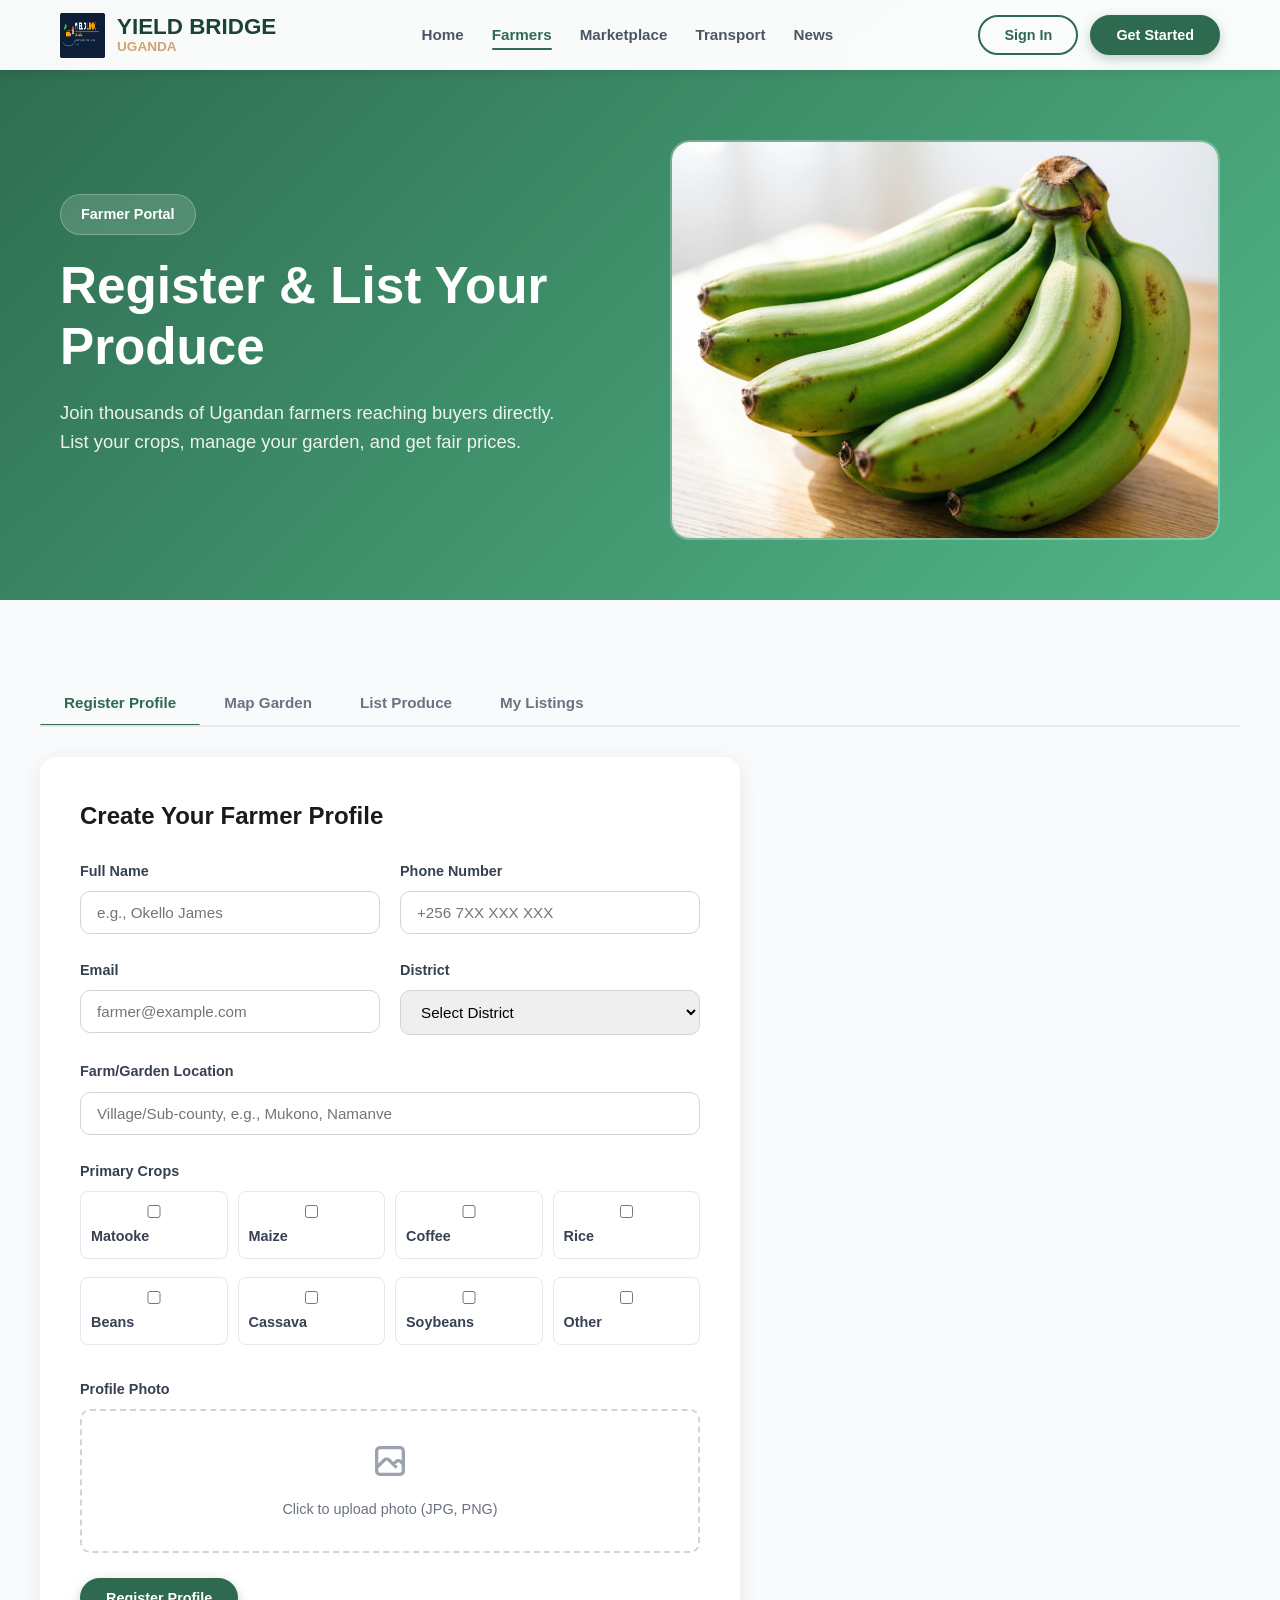
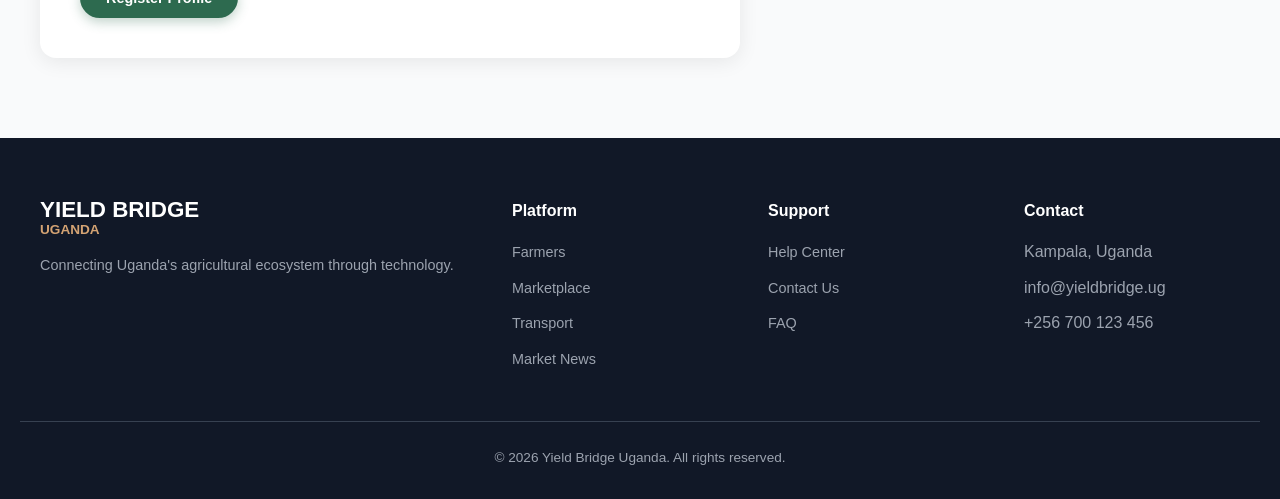
==== farmers.html @ ea0ef494 "Add files via upload" ====
<!DOCTYPE html>
<html lang="en">
<head>
  <meta charset="UTF-8" />
  <meta name="viewport" content="width=device-width, initial-scale=1.0" />
  <title>Farmers | Yield Bridge Uganda</title>
  <link rel="stylesheet" href="assets/css/style.css" />
</head>
<body>

  <!-- Navigation -->
  <nav class="navbar">
    <div class="nav-container">
      <a href="index.html" class="logo">
        <img src="assets/images/logo.png" alt="Yield Bridge Uganda" class="logo-icon" onerror="this.style.display='none'">
        <div class="logo-text">
          YIELD BRIDGE
          <span>UGANDA</span>
        </div>
      </a>
      <ul class="nav-links">
        <li><a href="index.html">Home</a></li>
        <li><a href="farmers.html" class="active">Farmers</a></li>
        <li><a href="marketplace.html">Marketplace</a></li>
        <li><a href="transporters.html">Transport</a></li>
        <li><a href="news.html">News</a></li>
      </ul>
      <div class="nav-actions">
        <button class="btn btn-outline">Sign In</button>
        <button class="btn btn-primary">Get Started</button>
      </div>
      <button class="mobile-menu-btn" onclick="document.getElementById('mobileMenu').classList.toggle('active')">
        <svg width="24" height="24" fill="none" stroke="#2d6a4f" viewBox="0 0 24 24">
          <path stroke-width="2" d="M4 6h16M4 12h16M4 18h16"/>
        </svg>
      </button>
    </div>
  </nav>

  <div class="mobile-menu" id="mobileMenu">
    <a href="index.html">Home</a>
    <a href="farmers.html" class="active">Farmers</a>
    <a href="marketplace.html">Marketplace</a>
    <a href="transporters.html">Transport</a>
    <a href="news.html">News</a>
  </div>

  <!-- Hero -->
  <section class="page-hero hero-farmers">
    <div class="hero-container">
      <div class="hero-text">
        <span class="badge">Farmer Portal</span>
        <h1>Register & List Your Produce</h1>
        <p>Join thousands of Ugandan farmers reaching buyers directly. List your crops, manage your garden, and get fair prices.</p>
      </div>
      <div class="hero-image-box">
        <img src="assets/images/matooke.jpg" alt="Fresh produce" onerror="this.parentElement.innerHTML='<div style=\'text-align:center;color:white;\'>🌿<br>matooke.jpg</div>'">
      </div>
    </div>
  </section>

  <!-- Main Content -->
  <main class="section">
    <div class="section-container">
      <!-- Tabs -->
      <div class="tabs">
        <button class="tab-btn active" data-tab="register">Register Profile</button>
        <button class="tab-btn" data-tab="garden">Map Garden</button>
        <button class="tab-btn" data-tab="listing">List Produce</button>
        <button class="tab-btn" data-tab="my-listings">My Listings</button>
      </div>

      <!-- Tab: Register -->
      <div class="tab-content active" id="tab-register">
        <div class="form-card">
          <h2>Create Your Farmer Profile</h2>
          <form id="farmerForm">
            <div class="form-grid">
              <div class="form-group">
                <label>Full Name</label>
                <input type="text" placeholder="e.g., Okello James" required>
              </div>
              <div class="form-group">
                <label>Phone Number</label>
                <input type="tel" placeholder="+256 7XX XXX XXX" required>
              </div>
              <div class="form-group">
                <label>Email</label>
                <input type="email" placeholder="farmer@example.com" required>
              </div>
              <div class="form-group">
                <label>District</label>
                <select required>
                  <option value="">Select District</option>
                  <option>Kampala</option>
                  <option>Wakiso</option>
                  <option>Mukono</option>
                  <option>Masaka</option>
                  <option>Mbarara</option>
                  <option>Jinja</option>
                  <option>Gulu</option>
                  <option>Lira</option>
                </select>
              </div>
              <div class="form-group full-width">
                <label>Farm/Garden Location</label>
                <input type="text" placeholder="Village/Sub-county, e.g., Mukono, Namanve">
              </div>
              <div class="form-group full-width">
                <label>Primary Crops</label>
                <div class="checkbox-grid">
                  <label class="checkbox-label"><input type="checkbox"> Matooke</label>
                  <label class="checkbox-label"><input type="checkbox"> Maize</label>
                  <label class="checkbox-label"><input type="checkbox"> Coffee</label>
                  <label class="checkbox-label"><input type="checkbox"> Rice</label>
                  <label class="checkbox-label"><input type="checkbox"> Beans</label>
                  <label class="checkbox-label"><input type="checkbox"> Cassava</label>
                  <label class="checkbox-label"><input type="checkbox"> Soybeans</label>
                  <label class="checkbox-label"><input type="checkbox"> Other</label>
                </div>
              </div>
              <div class="form-group full-width">
                <label>Profile Photo</label>
                <div class="upload-area" onclick="document.getElementById('farmerPhoto').click()">
                  <svg fill="none" stroke="currentColor" viewBox="0 0 24 24"><path stroke-width="2" d="M4 16l4.586-4.586a2 2 0 012.828 0L16 16m-2-2l1.586-1.586a2 2 0 012.828 0L20 14m-6-6h.01M6 20h12a2 2 0 002-2V6a2 2 0 00-2-2H6a2 2 0 00-2 2v12a2 2 0 002 2z"/></svg>
                  <p>Click to upload photo (JPG, PNG)</p>
                  <input type="file" id="farmerPhoto" style="display:none" accept="image/*">
                </div>
              </div>
            </div>
            <button type="submit" class="btn btn-primary" style="margin-top: 20px;">Register Profile</button>
          </form>
        </div>
      </div>

      <!-- Tab: Map Garden -->
      <div class="tab-content" id="tab-garden">
        <div style="background:white; border-radius:16px; padding:40px; box-shadow: 0 4px 20px rgba(0,0,0,0.08);">
          <h2 style="font-size:1.5rem; font-weight:700; margin-bottom:10px;">Map Your Garden Location</h2>
          <p style="color:#6b7280; margin-bottom:25px;">Use the map below to mark your farm location. Buyers use this to calculate transport costs.</p>
          <div style="display:grid; grid-template-columns: 2fr 1fr; gap:25px;">
            <div style="background:#f0fdf4; border-radius:12px; height:350px; display:flex; align-items:center; justify-content:center; border:2px dashed #2d6a4f;">
              <div style="text-align:center;">
                <svg width="50" height="50" fill="none" stroke="#2d6a4f" viewBox="0 0 24 24" style="margin:0 auto 10px;"><path stroke-width="2" d="M9 20l-5.447-2.724A1 1 0 013 16.382V5.618a1 1 0 011.447-.894L9 7m0 13l6-3m-6 3V7m6 10l4.553 2.276A1 1 0 0021 18.382V7.618a1 1 0 00-.553-.894L15 4m0 13V4m0 0L9 7"/></svg>
                <p style="color:#2d6a4f; font-weight:600;">Interactive Garden Map</p>
                <p style="color:#6b7280; font-size:0.85rem;">Add Google Maps integration here</p>
                <button class="btn btn-primary" style="margin-top:15px;">Pin My Location</button>
              </div>
            </div>
            <div style="display:flex; flex-direction:column; gap:15px;">
              <div style="padding:15px; background:#f0fdf4; border-radius:10px;">
                <h4 style="font-weight:600; color:#065f46; margin-bottom:8px;">Garden Details</h4>
                <p style="font-size:0.85rem; color:#6b7280;">District: <strong style="color:#1a1a1a;">Mukono</strong></p>
                <p style="font-size:0.85rem; color:#6b7280;">Village: <strong style="color:#1a1a1a;">Namanve</strong></p>
                <p style="font-size:0.85rem; color:#6b7280;">Size: <strong style="color:#1a1a1a;">5 Acres</strong></p>
              </div>
              <div style="padding:15px; background:#eff6ff; border-radius:10px;">
                <h4 style="font-weight:600; color:#1e40af; margin-bottom:8px;">Nearby Transporters</h4>
                <p style="font-size:0.85rem; color:#6b7280;">12 drivers within 10km radius</p>
              </div>
              <div style="padding:15px; background:#fefce8; border-radius:10px;">
                <h4 style="font-weight:600; color:#92400e; margin-bottom:8px;">Distance to Market</h4>
                <p style="font-size:0.85rem; color:#6b7280;">Kampala: ~25km</p>
              </div>
            </div>
          </div>
        </div>
      </div>

      <!-- Tab: List Produce -->
      <div class="tab-content" id="tab-listing">
        <div class="form-card">
          <h2>List Your Produce</h2>
          <form id="produceForm">
            <div class="form-grid">
              <div class="form-group">
                <label>Crop Type</label>
                <select required>
                  <option value="">Select Crop</option>
                  <option>Matooke (Banana)</option>
                  <option>Maize</option>
                  <option>Coffee (Robusta)</option>
                  <option>Coffee (Arabica)</option>
                  <option>Rice</option>
                  <option>Beans</option>
                  <option>Cassava</option>
                  <option>Soybeans</option>
                </select>
              </div>
              <div class="form-group">
                <label>Quantity (kg)</label>
                <input type="number" placeholder="e.g., 1000" required>
              </div>
              <div class="form-group">
                <label>Price per kg (UGX)</label>
                <input type="number" placeholder="e.g., 1500" required>
              </div>
              <div class="form-group">
                <label>Harvest Date</label>
                <input type="date" required>
              </div>
              <div class="form-group full-width">
                <label>Produce Photos</label>
                <div class="upload-area" onclick="document.getElementById('producePhotos').click()">
                  <svg fill="none" stroke="currentColor" viewBox="0 0 24 24"><path stroke-width="2" d="M4 16l4.586-4.586a2 2 0 012.828 0L16 16m-2-2l1.586-1.586a2 2 0 012.828 0L20 14m-6-6h.01M6 20h12a2 2 0 002-2V6a2 2 0 00-2-2H6a2 2 0 00-2 2v12a2 2 0 002 2z"/></svg>
                  <p>Upload photos of your produce (up to 5)</p>
                  <input type="file" id="producePhotos" style="display:none" accept="image/*" multiple>
                </div>
              </div>
              <div class="form-group full-width">
                <label>Quality Notes</label>
                <textarea rows="3" placeholder="Describe quality, organic certification, etc."></textarea>
              </div>
            </div>
            <div style="display:flex; gap:12px; margin-top:20px;">
              <button type="submit" class="btn btn-primary">List Produce</button>
              <button type="reset" class="btn" style="background:#e5e7eb; color:#374151;">Clear</button>
            </div>
          </form>
        </div>
      </div>

      <!-- Tab: My Listings -->
      <div class="tab-content" id="tab-my-listings">
        <div class="products-grid">
          <div class="product-card">
            <div class="product-image">
              <img src="assets/images/matooke.jpg" alt="Matooke" onerror="this.parentElement.style.background='#d1fae5'; this.parentElement.innerHTML='<p style=\'padding:60px 0;text-align:center;color:#065f46;\'>🍌</p>'">
              <span class="product-badge badge-green">Active</span>
              <span class="product-qty">2,000 kg</span>
            </div>
            <div class="product-info">
              <h4>Matooke (Premium)</h4>
              <p class="farmer">Harvested: June 15, 2026</p>
              <div class="product-price">UGX 1,500 <span>/kg</span></div>
              <div class="product-actions">
                <button class="btn btn-primary">Edit</button>
                <button class="btn" style="background:#fef2f2; color:#dc2626;">Delete</button>
              </div>
            </div>
          </div>
          <div class="product-card">
            <div class="product-image">
              <img src="assets/images/maize.jpg" alt="Maize" onerror="this.parentElement.style.background='#fef3c7'; this.parentElement.innerHTML='<p style=\'padding:60px 0;text-align:center;color:#92400e;\'>🌽</p>'">
              <span class="product-badge badge-green">Active</span>
              <span class="product-qty">5,000 kg</span>
            </div>
            <div class="product-info">
              <h4>Maize (Dried)</h4>
              <p class="farmer">Harvested: May 28, 2026</p>
              <div class="product-price">UGX 1,200 <span>/kg</span></div>
              <div class="product-actions">
                <button class="btn btn-primary">Edit</button>
                <button class="btn" style="background:#fef2f2; color:#dc2626;">Delete</button>
              </div>
            </div>
          </div>
        </div>
      </div>
    </div>
  </main>

  <footer class="footer">
    <div class="footer-container">
      <div class="footer-brand">
        <div class="logo-text">
          YIELD BRIDGE
          <span>UGANDA</span>
        </div>
        <p>Connecting Uganda's agricultural ecosystem through technology.</p>
      </div>
      <div class="footer-col">
        <h5>Platform</h5>
        <ul>
          <li><a href="farmers.html">Farmers</a></li>
          <li><a href="marketplace.html">Marketplace</a></li>
          <li><a href="transporters.html">Transport</a></li>
          <li><a href="news.html">Market News</a></li>
        </ul>
      </div>
      <div class="footer-col">
        <h5>Support</h5>
        <ul>
          <li><a href="#">Help Center</a></li>
          <li><a href="#">Contact Us</a></li>
          <li><a href="#">FAQ</a></li>
        </ul>
      </div>
      <div class="footer-col">
        <h5>Contact</h5>
        <ul>
          <li>Kampala, Uganda</li>
          <li>info@yieldbridge.ug</li>
          <li>+256 700 123 456</li>
        </ul>
      </div>
    </div>
    <div class="footer-bottom">
      <p>&copy; 2026 Yield Bridge Uganda. All rights reserved.</p>
    </div>
  </footer>

  <script src="assets/js/main.js"></script>
</body>
</html>
---- assets/css/style.css ----
*, *::before, *::after {
  box-sizing: border-box;
  margin: 0;
  padding: 0;
}

html {
  scroll-behavior: smooth;
}

body {
  font-family: 'Segoe UI', Tahoma, Geneva, Verdana, sans-serif;
  line-height: 1.6;
  color: #1a1a1a;
  background: #f9fafb;
}

img {
  max-width: 100%;
  display: block;
}

/* ===== NAVIGATION ===== */
.navbar {
  position: fixed;
  top: 0;
  left: 0;
  right: 0;
  background: rgba(255, 255, 255, 0.97);
  backdrop-filter: blur(10px);
  box-shadow: 0 2px 10px rgba(0, 0, 0, 0.1);
  z-index: 1000;
  height: 70px;
}

.nav-container {
  max-width: 1200px;
  margin: 0 auto;
  padding: 0 20px;
  display: flex;
  justify-content: space-between;
  align-items: center;
  height: 70px;
}

.logo {
  display: flex;
  align-items: center;
  gap: 12px;
  text-decoration: none;
}

.logo-icon {
  width: 45px;
  height: 45px;
}

.logo-text {
  font-size: 1.4rem;
  font-weight: 800;
  color: #1b4332;
  line-height: 1.1;
}

.logo-text span {
  color: #d4a373;
  font-size: 0.85rem;
  display: block;
  font-weight: 600;
}

.nav-links {
  display: flex;
  gap: 28px;
  list-style: none;
  align-items: center;
}

.nav-links a {
  text-decoration: none;
  color: #4b5563;
  font-weight: 600;
  font-size: 0.95rem;
  transition: color 0.3s;
  position: relative;
  padding: 5px 0;
}

.nav-links a:hover {
  color: #2d6a4f;
}

.nav-links a.active {
  color: #2d6a4f;
}

.nav-links a.active::after {
  content: '';
  position: absolute;
  bottom: -2px;
  left: 0;
  width: 100%;
  height: 2px;
  background: #2d6a4f;
  border-radius: 2px;
}

.nav-actions {
  display: flex;
  gap: 12px;
  align-items: center;
}

/* ===== BUTTONS ===== */
.btn {
  display: inline-flex;
  align-items: center;
  justify-content: center;
  padding: 10px 24px;
  border-radius: 50px;
  font-weight: 600;
  cursor: pointer;
  transition: all 0.3s;
  text-decoration: none;
  font-size: 0.9rem;
  border: 2px solid transparent;
}

.btn-outline {
  background: transparent;
  border-color: #2d6a4f;
  color: #2d6a4f;
}

.btn-outline:hover {
  background: #2d6a4f;
  color: white;
}

.btn-primary {
  background: #2d6a4f;
  color: white;
  border-color: #2d6a4f;
  box-shadow: 0 4px 12px rgba(45, 106, 79, 0.3);
}

.btn-primary:hover {
  background: #1b4332;
  border-color: #1b4332;
  transform: translateY(-2px);
  box-shadow: 0 6px 16px rgba(45, 106, 79, 0.4);
}

.btn-yellow {
  background: #e9c46a;
  color: #1b4332;
  border-color: #e9c46a;
}

.btn-yellow:hover {
  background: #f0d78c;
  border-color: #f0d78c;
}

.btn-white {
  background: rgba(255, 255, 255, 0.15);
  color: white;
  border: 2px solid rgba(255, 255, 255, 0.4);
  backdrop-filter: blur(5px);
}

.btn-white:hover {
  background: rgba(255, 255, 255, 0.25);
}

.btn-blue {
  background: #3b82f6;
  color: white;
  border-color: #3b82f6;
}

.btn-blue:hover {
  background: #2563eb;
  border-color: #2563eb;
}

/* ===== MOBILE MENU ===== */
.mobile-menu-btn {
  display: none;
  background: none;
  border: none;
  cursor: pointer;
  padding: 8px;
}

.mobile-menu {
  display: none;
  position: fixed;
  top: 70px;
  left: 0;
  right: 0;
  background: white;
  box-shadow: 0 10px 20px rgba(0, 0, 0, 0.1);
  z-index: 999;
  padding: 20px;
}

.mobile-menu.active {
  display: block;
}

.mobile-menu a {
  display: block;
  padding: 12px 0;
  text-decoration: none;
  color: #4b5563;
  font-weight: 600;
  border-bottom: 1px solid #f0f0f0;
}

.mobile-menu a.active {
  color: #2d6a4f;
}

/* ===== HERO SECTIONS ===== */
/* CRITICAL: This padding prevents content from hiding under fixed navbar */
.page-hero {
  padding-top: 140px;
  padding-bottom: 60px;
}

.hero-home {
  background: linear-gradient(135deg, #1b4332 0%, #2d6a4f 50%, #40916c 100%);
  position: relative;
  overflow: hidden;
  min-height: 90vh;
  display: flex;
  align-items: center;
}

.hero-home::before {
  content: '';
  position: absolute;
  top: -20%;
  right: -10%;
  width: 600px;
  height: 600px;
  background: rgba(233, 196, 106, 0.15);
  border-radius: 50%;
  filter: blur(60px);
}

.hero-home::after {
  content: '';
  position: absolute;
  bottom: -20%;
  left: -5%;
  width: 400px;
  height: 400px;
  background: rgba(64, 145, 108, 0.2);
  border-radius: 50%;
  filter: blur(40px);
}

.hero-farmers {
  background: linear-gradient(135deg, #2d6a4f 0%, #52b788 100%);
}

.hero-marketplace {
  background: linear-gradient(135deg, #d4a373 0%, #e9c46a 100%);
}

.hero-transporters {
  background: linear-gradient(135deg, #1e3a5f 0%, #3b82f6 100%);
}

.hero-news {
  background: linear-gradient(135deg, #2d6a4f 0%, #52b788 50%, #95d5b2 100%);
}

.hero-container {
  max-width: 1200px;
  margin: 0 auto;
  padding: 0 20px;
  display: grid;
  grid-template-columns: 1fr 1fr;
  gap: 60px;
  align-items: center;
  position: relative;
  z-index: 1;
}

.hero-text {
  color: white;
}

.hero-text .badge {
  display: inline-block;
  padding: 8px 20px;
  background: rgba(255, 255, 255, 0.15);
  border: 1px solid rgba(255, 255, 255, 0.25);
  border-radius: 50px;
  font-size: 0.9rem;
  font-weight: 600;
  margin-bottom: 20px;
}

.hero-text h1 {
  font-size: 3.2rem;
  font-weight: 800;
  line-height: 1.2;
  margin-bottom: 20px;
}

.hero-text h1 span {
  color: #e9c46a;
}

.hero-text p {
  font-size: 1.15rem;
  color: rgba(255, 255, 255, 0.9);
  margin-bottom: 30px;
  max-width: 500px;
}

.hero-buttons {
  display: flex;
  gap: 15px;
  flex-wrap: wrap;
}

.hero-stats {
  display: flex;
  gap: 40px;
  margin-top: 40px;
}

.stat-item h3 {
  font-size: 2rem;
  color: #e9c46a;
  font-weight: 800;
}

.stat-item p {
  color: rgba(255, 255, 255, 0.7);
  font-size: 0.9rem;
  margin-bottom: 0;
}

.hero-image-box {
  background: rgba(255, 255, 255, 0.1);
  border-radius: 20px;
  height: 400px;
  display: flex;
  align-items: center;
  justify-content: center;
  border: 2px solid rgba(255, 255, 255, 0.2);
  overflow: hidden;
}

.hero-image-box img {
  width: 100%;
  height: 100%;
  object-fit: cover;
}

/* ===== SECTIONS ===== */
.section {
  padding: 80px 20px;
}

.section-container {
  max-width: 1200px;
  margin: 0 auto;
}

.section-header {
  text-align: center;
  margin-bottom: 50px;
}

.section-header h2 {
  font-size: 2.3rem;
  font-weight: 800;
  color: #1a1a1a;
  margin-bottom: 15px;
}

.section-header p {
  font-size: 1.1rem;
  color: #6b7280;
  max-width: 600px;
  margin: 0 auto;
}

.section-alt {
  background: #f0fdf4;
}

/* ===== FEATURE CARDS ===== */
.features-grid {
  display: grid;
  grid-template-columns: repeat(3, 1fr);
  gap: 30px;
}

.feature-card {
  background: white;
  border-radius: 16px;
  padding: 35px;
  box-shadow: 0 4px 20px rgba(0, 0, 0, 0.08);
  transition: all 0.3s;
  border: 1px solid #f0f0f0;
}

.feature-card:hover {
  transform: translateY(-8px);
  box-shadow: 0 12px 40px rgba(0, 0, 0, 0.12);
}

.feature-icon {
  width: 60px;
  height: 60px;
  border-radius: 12px;
  display: flex;
  align-items: center;
  justify-content: center;
  margin-bottom: 20px;
}

.feature-icon.green { background: #d1fae5; }
.feature-icon.yellow { background: #fef3c7; }
.feature-icon.blue { background: #dbeafe; }

.feature-card h3 {
  font-size: 1.25rem;
  font-weight: 700;
  margin-bottom: 12px;
}

.feature-card p {
  color: #6b7280;
  font-size: 0.95rem;
  margin-bottom: 20px;
  line-height: 1.7;
}

.feature-link {
  color: #2d6a4f;
  font-weight: 600;
  text-decoration: none;
  display: inline-flex;
  align-items: center;
  gap: 5px;
}

.feature-link:hover {
  gap: 10px;
}

/* ===== STEPS ===== */
.steps-grid {
  display: grid;
  grid-template-columns: repeat(4, 1fr);
  gap: 30px;
}

.step-item {
  text-align: center;
}

.step-number {
  width: 60px;
  height: 60px;
  background: #2d6a4f;
  color: white;
  border-radius: 50%;
  display: flex;
  align-items: center;
  justify-content: center;
  font-size: 1.5rem;
  font-weight: 800;
  margin: 0 auto 15px;
}

.step-item h4 {
  font-size: 1.1rem;
  font-weight: 700;
  margin-bottom: 8px;
}

.step-item p {
  color: #6b7280;
  font-size: 0.9rem;
}

/* ===== CTA SECTION ===== */
.cta-section {
  padding: 80px 20px;
}

.cta-box {
  max-width: 1000px;
  margin: 0 auto;
  background: linear-gradient(135deg, #1b4332, #2d6a4f);
  border-radius: 24px;
  padding: 60px;
  text-align: center;
  position: relative;
  overflow: hidden;
}

.cta-box::before {
  content: '';
  position: absolute;
  top: -50px;
  right: -50px;
  width: 200px;
  height: 200px;
  background: rgba(233, 196, 106, 0.2);
  border-radius: 50%;
}

.cta-box h2 {
  font-size: 2.2rem;
  color: white;
  font-weight: 800;
  margin-bottom: 15px;
  position: relative;
}

.cta-box p {
  color: #d1fae5;
  font-size: 1.1rem;
  margin-bottom: 30px;
  max-width: 600px;
  margin-left: auto;
  margin-right: auto;
  position: relative;
}

.cta-buttons {
  display: flex;
  gap: 15px;
  justify-content: center;
  flex-wrap: wrap;
  position: relative;
}

/* ===== TABS ===== */
.tabs {
  display: flex;
  border-bottom: 2px solid #e5e7eb;
  margin-bottom: 30px;
  overflow-x: auto;
}

.tab-btn {
  padding: 14px 24px;
  background: none;
  border: none;
  font-size: 0.95rem;
  font-weight: 600;
  color: #6b7280;
  cursor: pointer;
  transition: all 0.3s;
  white-space: nowrap;
  position: relative;
}

.tab-btn:hover {
  color: #2d6a4f;
}

.tab-btn.active {
  color: #2d6a4f;
}

.tab-btn.active::after {
  content: '';
  position: absolute;
  bottom: -2px;
  left: 0;
  width: 100%;
  height: 3px;
  background: #2d6a4f;
  border-radius: 2px;
}

.tab-btn.active-blue {
  color: #3b82f6;
}

.tab-btn.active-blue::after {
  background: #3b82f6;
}

.tab-content {
  display: none;
}

.tab-content.active {
  display: block;
}

/* ===== FORMS ===== */
.form-card {
  background: white;
  border-radius: 16px;
  padding: 40px;
  box-shadow: 0 4px 20px rgba(0, 0, 0, 0.08);
  max-width: 700px;
}

.form-card h2 {
  font-size: 1.5rem;
  font-weight: 700;
  margin-bottom: 25px;
  color: #1a1a1a;
}

.form-grid {
  display: grid;
  grid-template-columns: repeat(2, 1fr);
  gap: 20px;
}

.form-group {
  margin-bottom: 5px;
}

.form-group.full-width {
  grid-column: 1 / -1;
}

.form-group label {
  display: block;
  font-size: 0.9rem;
  font-weight: 600;
  color: #374151;
  margin-bottom: 8px;
}

.form-group input,
.form-group select,
.form-group textarea {
  width: 100%;
  padding: 12px 16px;
  border: 1px solid #d1d5db;
  border-radius: 10px;
  font-size: 0.95rem;
  transition: border-color 0.3s, box-shadow 0.3s;
  outline: none;
}

.form-group input:focus,
.form-group select:focus,
.form-group textarea:focus {
  border-color: #2d6a4f;
  box-shadow: 0 0 0 3px rgba(45, 106, 79, 0.15);
}

.upload-area {
  border: 2px dashed #d1d5db;
  border-radius: 10px;
  padding: 30px;
  text-align: center;
  cursor: pointer;
  transition: border-color 0.3s;
}

.upload-area:hover {
  border-color: #2d6a4f;
}

.upload-area svg {
  width: 40px;
  height: 40px;
  margin: 0 auto 10px;
  color: #9ca3af;
}

.upload-area p {
  color: #6b7280;
  font-size: 0.9rem;
}

/* ===== PRODUCT CARDS ===== */
.products-grid {
  display: grid;
  grid-template-columns: repeat(3, 1fr);
  gap: 24px;
}

.product-card {
  background: white;
  border-radius: 16px;
  overflow: hidden;
  box-shadow: 0 4px 15px rgba(0, 0, 0, 0.08);
  transition: all 0.3s;
}

.product-card:hover {
  transform: translateY(-6px);
  box-shadow: 0 12px 30px rgba(0, 0, 0, 0.12);
}

.product-image {
  height: 200px;
  background: #e5e7eb;
  position: relative;
  overflow: hidden;
}

.product-image img {
  width: 100%;
  height: 100%;
  object-fit: cover;
}

.product-badge {
  position: absolute;
  top: 12px;
  left: 12px;
  padding: 4px 12px;
  border-radius: 20px;
  font-size: 0.75rem;
  font-weight: 700;
  color: white;
}

.badge-green { background: #2d6a4f; }
.badge-yellow { background: #e9c46a; color: #1a1a1a; }
.badge-purple { background: #7c3aed; }

.product-qty {
  position: absolute;
  top: 12px;
  right: 12px;
  padding: 4px 12px;
  background: rgba(255, 255, 255, 0.9);
  border-radius: 20px;
  font-size: 0.75rem;
  font-weight: 700;
}

.product-info {
  padding: 20px;
}

.product-info h4 {
  font-size: 1.1rem;
  font-weight: 700;
  margin-bottom: 4px;
}

.product-info .farmer {
  color: #6b7280;
  font-size: 0.85rem;
  margin-bottom: 10px;
}

.product-rating {
  display: flex;
  align-items: center;
  gap: 5px;
  margin-bottom: 12px;
  font-size: 0.85rem;
  color: #6b7280;
}

.product-rating .star {
  color: #e9c46a;
}

.product-price {
  font-size: 1.5rem;
  font-weight: 800;
  color: #2d6a4f;
  margin-bottom: 15px;
}

.product-price span {
  font-size: 0.85rem;
  font-weight: 400;
  color: #6b7280;
}

.product-actions {
  display: flex;
  gap: 10px;
}

.product-actions .btn {
  flex: 1;
  padding: 10px 16px;
  font-size: 0.85rem;
}

/* ===== DELIVERY REQUESTS ===== */
.request-card {
  background: white;
  border-radius: 12px;
  padding: 25px;
  box-shadow: 0 2px 12px rgba(0, 0, 0, 0.06);
  border-left: 4px solid #3b82f6;
  margin-bottom: 20px;
  transition: all 0.3s;
}

.request-card:hover {
  box-shadow: 0 8px 25px rgba(0, 0, 0, 0.1);
}

.request-header {
  display: flex;
  align-items: center;
  gap: 12px;
  margin-bottom: 12px;
  flex-wrap: wrap;
}

.request-badge {
  padding: 4px 12px;
  border-radius: 20px;
  font-size: 0.75rem;
  font-weight: 700;
}

.badge-new { background: #dbeafe; color: #1e40af; }
.badge-urgent { background: #fef2f2; color: #dc2626; }
.badge-bulk { background: #ede9fe; color: #7c3aed; }

.request-time {
  color: #6b7280;
  font-size: 0.85rem;
}

.request-card h4 {
  font-size: 1.15rem;
  font-weight: 700;
  margin-bottom: 15px;
}

.request-details {
  display: flex;
  gap: 25px;
  flex-wrap: wrap;
  margin-bottom: 15px;
}

.request-detail {
  display: flex;
  align-items: center;
  gap: 8px;
  font-size: 0.9rem;
  color: #6b7280;
}

.request-detail strong {
  color: #1a1a1a;
}

.request-meta {
  display: flex;
  gap: 15px;
  font-size: 0.85rem;
  color: #6b7280;
  margin-bottom: 15px;
}

.request-meta .price {
  color: #2d6a4f;
  font-weight: 700;
}

.request-actions {
  display: flex;
  gap: 10px;
}

/* ===== DASHBOARD STATS ===== */
.stats-grid {
  display: grid;
  grid-template-columns: repeat(4, 1fr);
  gap: 20px;
  margin-bottom: 30px;
}

.stat-card {
  background: white;
  border-radius: 12px;
  padding: 25px;
  box-shadow: 0 2px 10px rgba(0, 0, 0, 0.06);
}

.stat-card .label {
  font-size: 0.85rem;
  color: #6b7280;
  margin-bottom: 5px;
}

.stat-card .value {
  font-size: 1.8rem;
  font-weight: 800;
}

.text-blue { color: #3b82f6; }
.text-yellow { color: #e9c46a; }
.text-green { color: #2d6a4f; }
.text-dark { color: #1a1a1a; }

/* ===== PRICE TABLE ===== */
.price-table {
  background: white;
  border-radius: 16px;
  overflow: hidden;
  box-shadow: 0 4px 15px rgba(0, 0, 0, 0.08);
  margin-bottom: 40px;
}

.price-table table {
  width: 100%;
  border-collapse: collapse;
}

.price-table th {
  background: #f9fafb;
  padding: 16px 20px;
  text-align: left;
  font-size: 0.8rem;
  font-weight: 700;
  color: #6b7280;
  text-transform: uppercase;
  letter-spacing: 0.05em;
}

.price-table td {
  padding: 16px 20px;
  border-top: 1px solid #f0f0f0;
  font-size: 0.95rem;
}

.price-table tbody tr:hover {
  background: #f9fafb;
}

.price-up { color: #10b981; font-weight: 600; }
.price-down { color: #ef4444; font-weight: 600; }
.price-neutral { color: #6b7280; }

/* ===== NEWS CARDS ===== */
.news-grid {
  display: grid;
  grid-template-columns: repeat(3, 1fr);
  gap: 24px;
}

.news-card {
  background: white;
  border-radius: 16px;
  overflow: hidden;
  box-shadow: 0 4px 15px rgba(0, 0, 0, 0.08);
  transition: all 0.3s;
}

.news-card:hover {
  transform: translateY(-6px);
  box-shadow: 0 12px 30px rgba(0, 0, 0, 0.12);
}

.news-image {
  height: 180px;
  background: #e5e7eb;
  overflow: hidden;
}

.news-image img {
  width: 100%;
  height: 100%;
  object-fit: cover;
}

.news-content {
  padding: 20px;
}

.news-tag {
  font-size: 0.75rem;
  font-weight: 700;
  text-transform: uppercase;
  letter-spacing: 0.05em;
  margin-bottom: 8px;
}

.tag-export { color: #2d6a4f; }
.tag-weather { color: #3b82f6; }
.tag-trade { color: #d4a373; }

.news-content h3 {
  font-size: 1.1rem;
  font-weight: 700;
  margin-bottom: 10px;
  line-height: 1.4;
}

.news-content p {
  color: #6b7280;
  font-size: 0.9rem;
  margin-bottom: 15px;
  line-height: 1.6;
}

.news-footer {
  display: flex;
  justify-content: space-between;
  align-items: center;
  font-size: 0.85rem;
}

.news-date {
  color: #6b7280;
}

.news-link {
  color: #2d6a4f;
  font-weight: 600;
  text-decoration: none;
}

.news-link:hover {
  text-decoration: underline;
}

/* ===== SEARCH BAR ===== */
.search-bar {
  background: white;
  border-radius: 16px;
  padding: 20px;
  box-shadow: 0 4px 15px rgba(0, 0, 0, 0.08);
  margin-bottom: 30px;
}

.search-row {
  display: flex;
  gap: 15px;
  flex-wrap: wrap;
}

.search-input-wrapper {
  flex: 1;
  min-width: 200px;
  position: relative;
}

.search-input-wrapper svg {
  position: absolute;
  left: 14px;
  top: 50%;
  transform: translateY(-50%);
  width: 18px;
  height: 18px;
  color: #9ca3af;
}

.search-input-wrapper input {
  width: 100%;
  padding: 12px 16px 12px 42px;
  border: 1px solid #d1d5db;
  border-radius: 10px;
  font-size: 0.95rem;
  outline: none;
  transition: border-color 0.3s;
}

.search-input-wrapper input:focus {
  border-color: #2d6a4f;
}

.search-select {
  padding: 12px 16px;
  border: 1px solid #d1d5db;
  border-radius: 10px;
  font-size: 0.95rem;
  outline: none;
  background: white;
  min-width: 150px;
}

/* ===== FOOTER ===== */
.footer {
  background: #111827;
  color: #9ca3af;
  padding: 60px 20px 30px;
}

.footer-container {
  max-width: 1200px;
  margin: 0 auto;
  display: grid;
  grid-template-columns: 2fr 1fr 1fr 1fr;
  gap: 40px;
  margin-bottom: 40px;
}

.footer-brand .logo-text {
  color: white;
  margin-bottom: 15px;
}

.footer-brand p {
  font-size: 0.9rem;
  line-height: 1.7;
}

.footer-col h5 {
  color: white;
  font-weight: 700;
  margin-bottom: 15px;
  font-size: 1rem;
}

.footer-col ul {
  list-style: none;
}

.footer-col li {
  margin-bottom: 10px;
}

.footer-col a {
  color: #9ca3af;
  text-decoration: none;
  font-size: 0.9rem;
  transition: color 0.3s;
}

.footer-col a:hover {
  color: white;
}

.footer-bottom {
  border-top: 1px solid #374151;
  padding-top: 25px;
  text-align: center;
  font-size: 0.85rem;
}

/* ===== MODAL ===== */
.modal-overlay {
  display: none;
  position: fixed;
  top: 0;
  left: 0;
  right: 0;
  bottom: 0;
  background: rgba(0, 0, 0, 0.5);
  z-index: 2000;
  align-items: center;
  justify-content: center;
  padding: 20px;
}

.modal-overlay.active {
  display: flex;
}

.modal {
  background: white;
  border-radius: 20px;
  padding: 35px;
  max-width: 500px;
  width: 100%;
  max-height: 90vh;
  overflow-y: auto;
  box-shadow: 0 25px 50px rgba(0, 0, 0, 0.2);
}

.modal-header {
  display: flex;
  justify-content: space-between;
  align-items: center;
  margin-bottom: 25px;
}

.modal-header h3 {
  font-size: 1.5rem;
  font-weight: 700;
}

.modal-close {
  background: none;
  border: none;
  cursor: pointer;
  padding: 5px;
  color: #9ca3af;
  transition: color 0.3s;
}

.modal-close:hover {
  color: #1a1a1a;
}

.modal-info {
  background: #f9fafb;
  border-radius: 10px;
  padding: 15px;
  margin-bottom: 20px;
}

.modal-info p {
  font-size: 0.9rem;
  color: #6b7280;
  margin-bottom: 5px;
}

.modal-info p:last-child {
  margin-bottom: 0;
}

.modal-info strong {
  color: #1a1a1a;
}

/* ===== CHECKBOX GRID ===== */
.checkbox-grid {
  display: grid;
  grid-template-columns: repeat(4, 1fr);
  gap: 10px;
}

.checkbox-label {
  display: flex;
  align-items: center;
  gap: 8px;
  padding: 10px;
  border: 1px solid #e5e7eb;
  border-radius: 8px;
  cursor: pointer;
  transition: all 0.2s;
  font-size: 0.9rem;
}

.checkbox-label:hover {
  background: #f0fdf4;
  border-color: #2d6a4f;
}

.checkbox-label input {
  accent-color: #2d6a4f;
}

/* ===== RESPONSIVE ===== */
@media (max-width: 1024px) {
  .hero-container {
    grid-template-columns: 1fr;
    text-align: center;
  }
  .hero-text p {
    margin-left: auto;
    margin-right: auto;
  }
  .hero-buttons {
    justify-content: center;
  }
  .hero-stats {
    justify-content: center;
  }
  .hero-image-box {
    display: none;
  }
  .features-grid,
  .products-grid,
  .news-grid {
    grid-template-columns: repeat(2, 1fr);
  }
  .steps-grid {
    grid-template-columns: repeat(2, 1fr);
  }
  .stats-grid {
    grid-template-columns: repeat(2, 1fr);
  }
  .footer-container {
    grid-template-columns: repeat(2, 1fr);
  }
}

@media (max-width: 768px) {
  .nav-links,
  .nav-actions {
    display: none;
  }
  .mobile-menu-btn {
    display: block;
  }
  .hero-text h1 {
    font-size: 2.2rem;
  }
  .page-hero {
    padding-top: 110px;
    padding-bottom: 40px;
  }
  .hero-home {
    min-height: auto;
    padding-top: 140px;
    padding-bottom: 60px;
  }
  .features-grid,
  .products-grid,
  .news-grid,
  .steps-grid,
  .stats-grid {
    grid-template-columns: 1fr;
  }
  .form-grid {
    grid-template-columns: 1fr;
  }
  .checkbox-grid {
    grid-template-columns: repeat(2, 1fr);
  }
  .section-header h2 {
    font-size: 1.8rem;
  }
  .cta-box {
    padding: 40px 25px;
  }
  .cta-box h2 {
    font-size: 1.6rem;
  }
  .footer-container {
    grid-template-columns: 1fr;
    text-align: center;
  }
  .request-details {
    flex-direction: column;
    gap: 10px;
  }
  .price-table {
    overflow-x: auto;
  }
}

/* ===== ANIMATIONS ===== */
@keyframes fadeIn {
  from { opacity: 0; transform: translateY(20px); }
  to { opacity: 1; transform: translateY(0); }
}

.fade-in {
  animation: fadeIn 0.6s ease forwards;
}
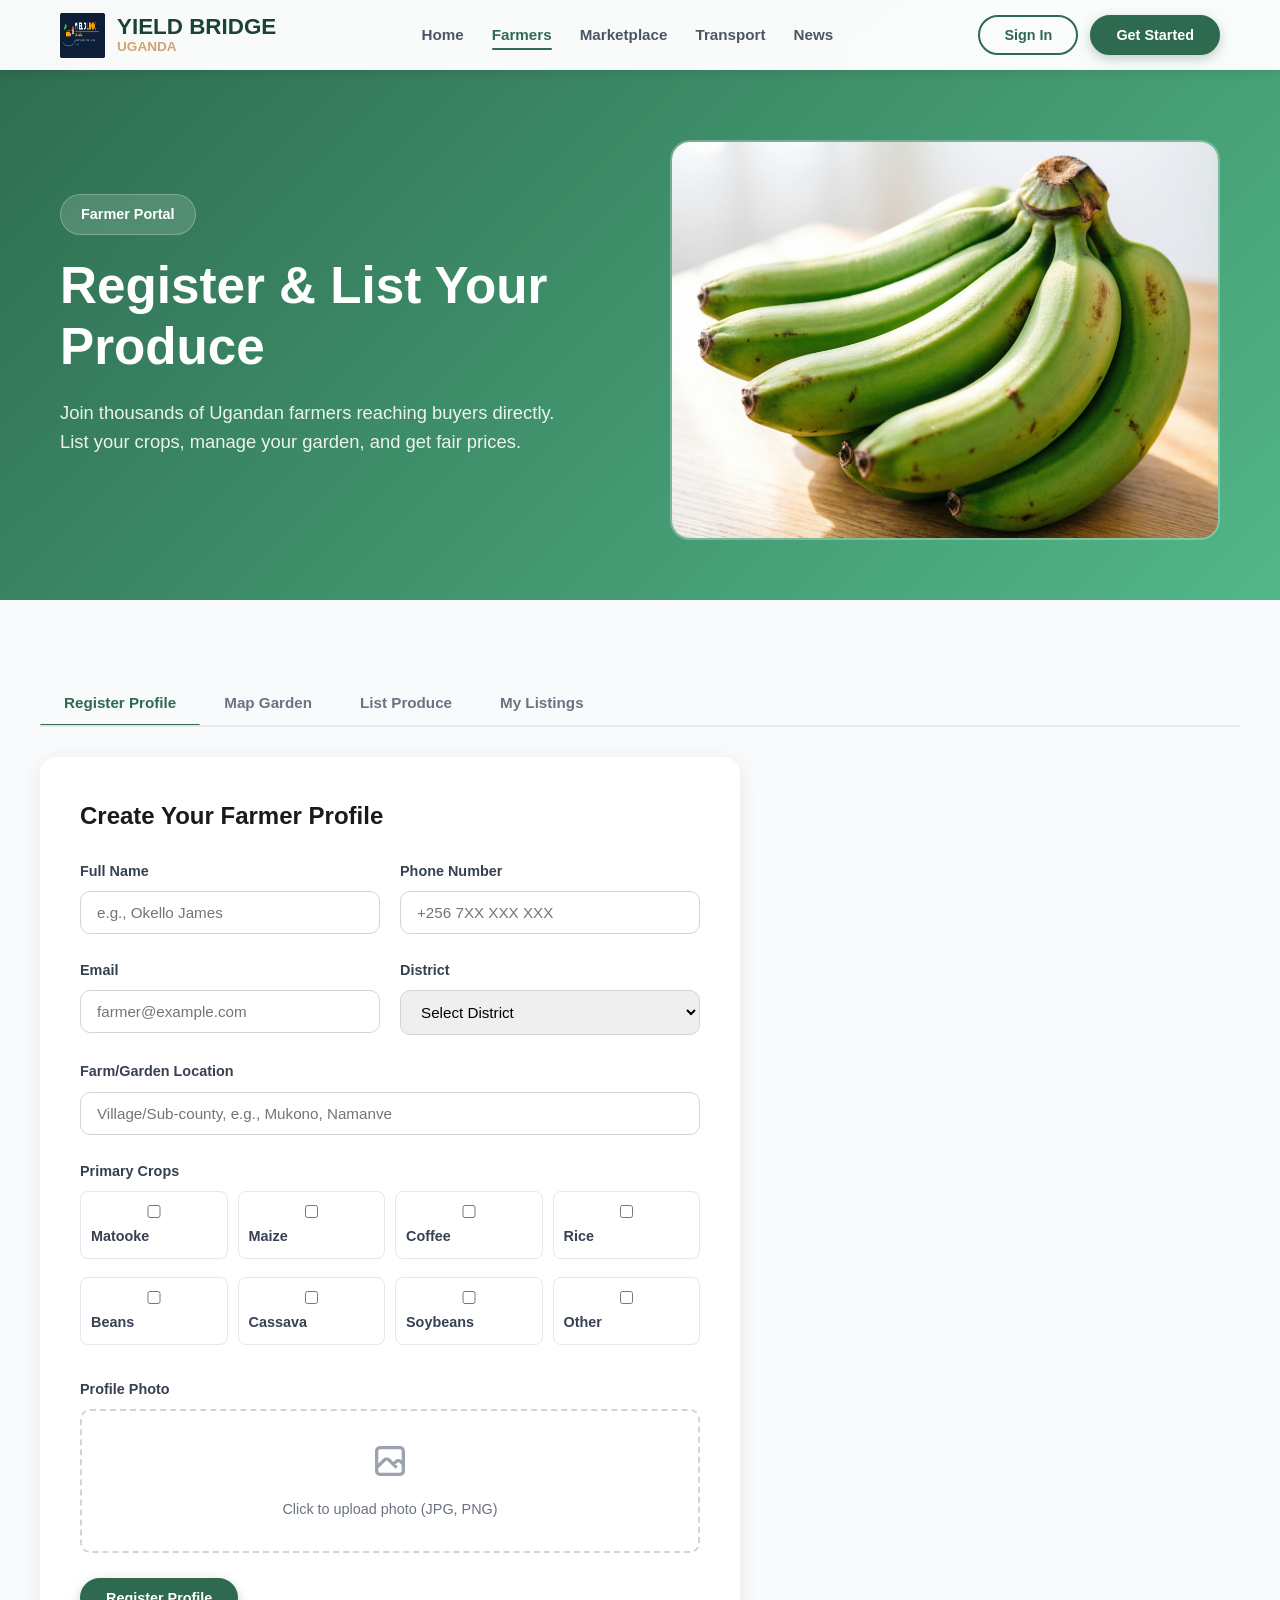
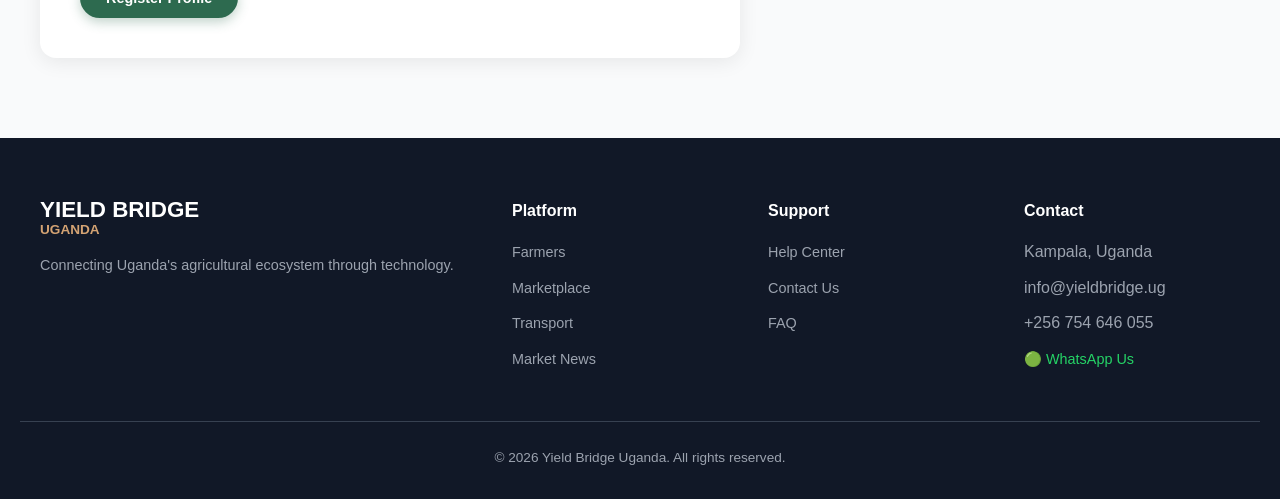
==== commit f1d88cbe: "Update farmers.html" ====
--- a/farmers.html
+++ b/farmers.html
@@ -291,7 +291,8 @@
         <ul>
           <li>Kampala, Uganda</li>
           <li>info@yieldbridge.ug</li>
-          <li>+256 700 123 456</li>
+           <li>+256 754 646 055</li>
+          <li><a href="https://wa.me/256754646055" target="_blank" style="color:#25D366;">🟢 WhatsApp Us</a></li>
         </ul>
       </div>
     </div>
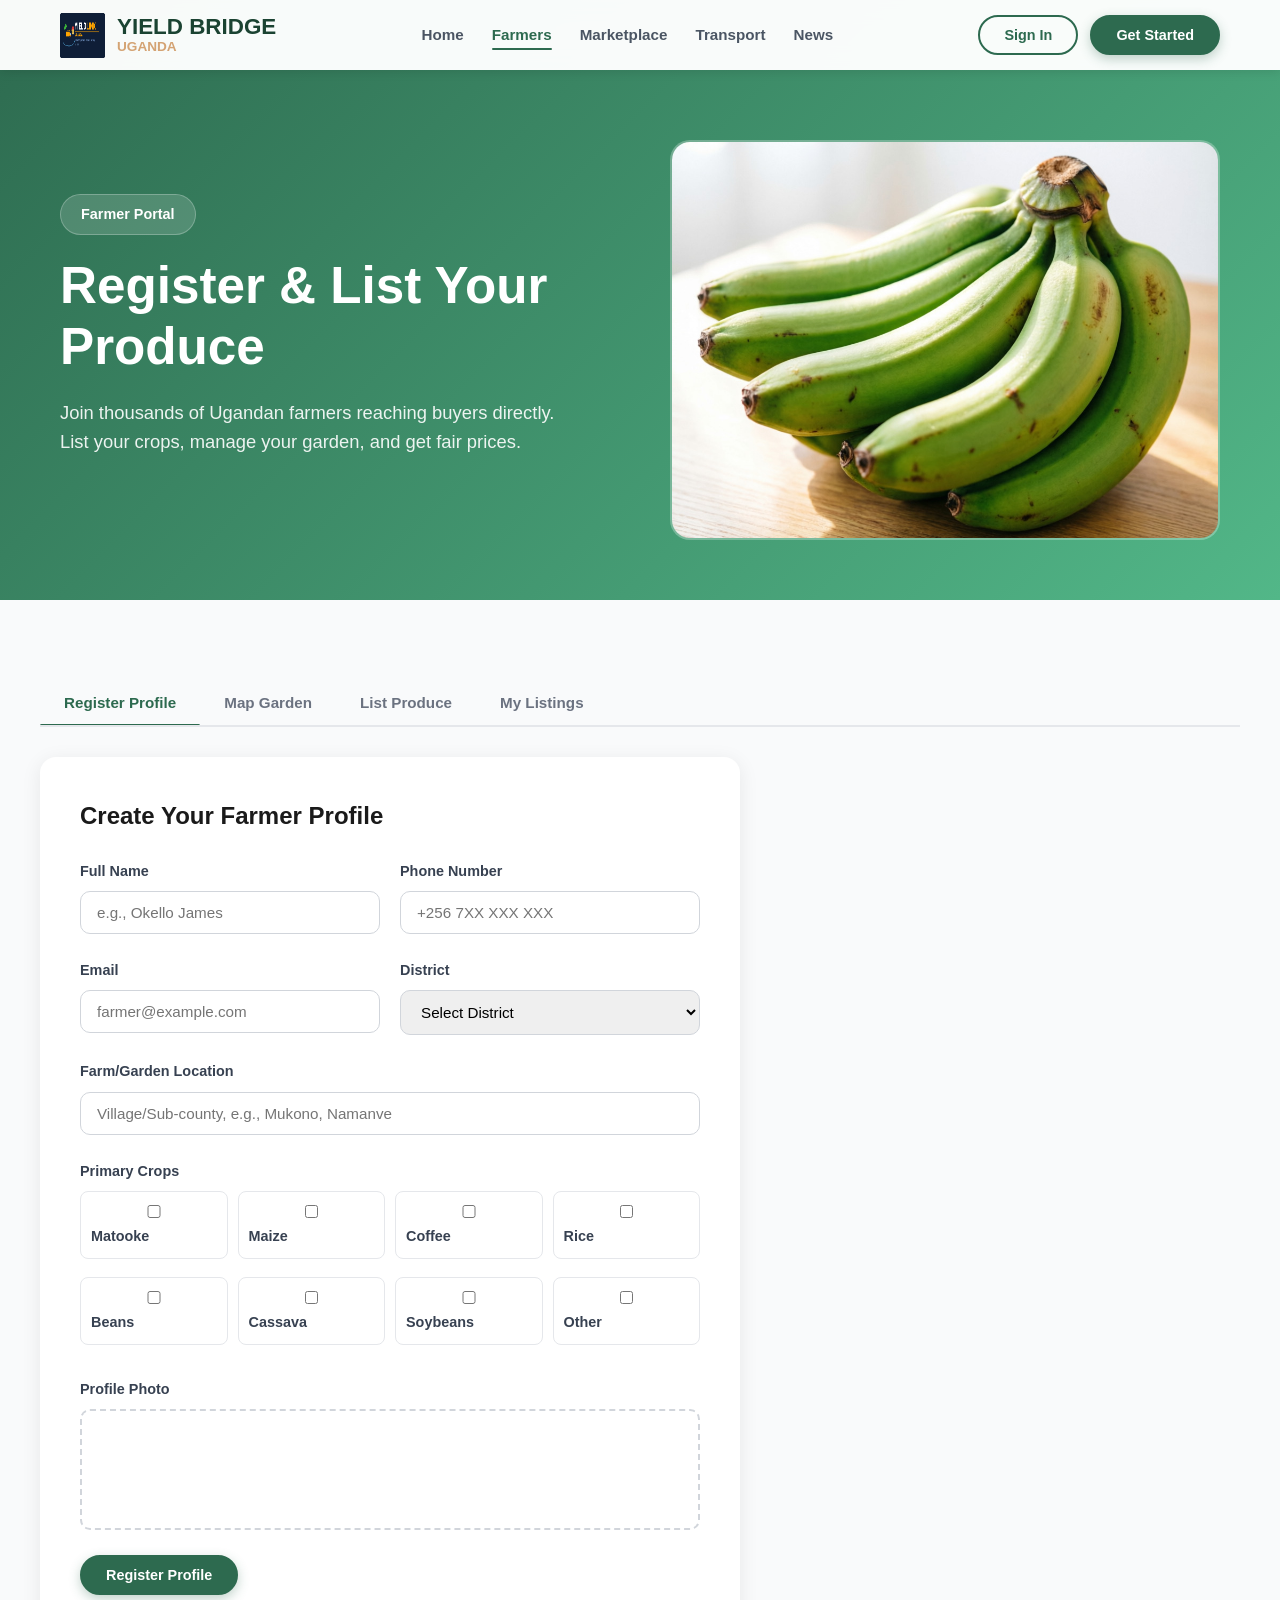
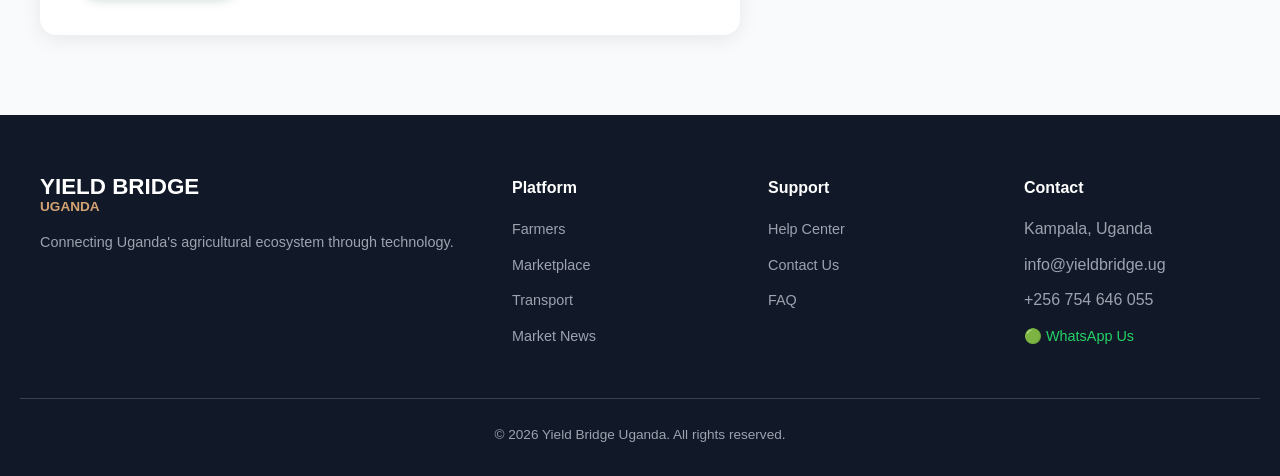
==== commit 8a0ffb29: "fix: make farmer portal tabs functional with active switching" ====
--- a/farmers.html
+++ b/farmers.html
@@ -1,306 +1,348 @@
-<!DOCTYPE html>
-<html lang="en">
-<head>
-  <meta charset="UTF-8" />
-  <meta name="viewport" content="width=device-width, initial-scale=1.0" />
-  <title>Farmers | Yield Bridge Uganda</title>
-  <link rel="stylesheet" href="assets/css/style.css" />
-</head>
-<body>
-
-  <!-- Navigation -->
-  <nav class="navbar">
-    <div class="nav-container">
-      <a href="index.html" class="logo">
-        <img src="assets/images/logo.png" alt="Yield Bridge Uganda" class="logo-icon" onerror="this.style.display='none'">
-        <div class="logo-text">
-          YIELD BRIDGE
-          <span>UGANDA</span>
-        </div>
-      </a>
-      <ul class="nav-links">
-        <li><a href="index.html">Home</a></li>
-        <li><a href="farmers.html" class="active">Farmers</a></li>
-        <li><a href="marketplace.html">Marketplace</a></li>
-        <li><a href="transporters.html">Transport</a></li>
-        <li><a href="news.html">News</a></li>
-      </ul>
-      <div class="nav-actions">
-        <button class="btn btn-outline">Sign In</button>
-        <button class="btn btn-primary">Get Started</button>
-      </div>
-      <button class="mobile-menu-btn" onclick="document.getElementById('mobileMenu').classList.toggle('active')">
-        <svg width="24" height="24" fill="none" stroke="#2d6a4f" viewBox="0 0 24 24">
-          <path stroke-width="2" d="M4 6h16M4 12h16M4 18h16"/>
-        </svg>
-      </button>
-    </div>
-  </nav>
-
-  <div class="mobile-menu" id="mobileMenu">
-    <a href="index.html">Home</a>
-    <a href="farmers.html" class="active">Farmers</a>
-    <a href="marketplace.html">Marketplace</a>
-    <a href="transporters.html">Transport</a>
-    <a href="news.html">News</a>
-  </div>
-
-  <!-- Hero -->
-  <section class="page-hero hero-farmers">
-    <div class="hero-container">
-      <div class="hero-text">
-        <span class="badge">Farmer Portal</span>
-        <h1>Register & List Your Produce</h1>
-        <p>Join thousands of Ugandan farmers reaching buyers directly. List your crops, manage your garden, and get fair prices.</p>
-      </div>
-      <div class="hero-image-box">
-        <img src="assets/images/matooke.jpg" alt="Fresh produce" onerror="this.parentElement.innerHTML='<div style=\'text-align:center;color:white;\'>🌿<br>matooke.jpg</div>'">
-      </div>
-    </div>
-  </section>
-
-  <!-- Main Content -->
-  <main class="section">
-    <div class="section-container">
-      <!-- Tabs -->
-      <div class="tabs">
-        <button class="tab-btn active" data-tab="register">Register Profile</button>
-        <button class="tab-btn" data-tab="garden">Map Garden</button>
-        <button class="tab-btn" data-tab="listing">List Produce</button>
-        <button class="tab-btn" data-tab="my-listings">My Listings</button>
-      </div>
-
-      <!-- Tab: Register -->
-      <div class="tab-content active" id="tab-register">
-        <div class="form-card">
-          <h2>Create Your Farmer Profile</h2>
-          <form id="farmerForm">
-            <div class="form-grid">
-              <div class="form-group">
-                <label>Full Name</label>
-                <input type="text" placeholder="e.g., Okello James" required>
-              </div>
-              <div class="form-group">
-                <label>Phone Number</label>
-                <input type="tel" placeholder="+256 7XX XXX XXX" required>
-              </div>
-              <div class="form-group">
-                <label>Email</label>
-                <input type="email" placeholder="farmer@example.com" required>
-              </div>
-              <div class="form-group">
-                <label>District</label>
-                <select required>
-                  <option value="">Select District</option>
-                  <option>Kampala</option>
-                  <option>Wakiso</option>
-                  <option>Mukono</option>
-                  <option>Masaka</option>
-                  <option>Mbarara</option>
-                  <option>Jinja</option>
-                  <option>Gulu</option>
-                  <option>Lira</option>
-                </select>
-              </div>
-              <div class="form-group full-width">
-                <label>Farm/Garden Location</label>
-                <input type="text" placeholder="Village/Sub-county, e.g., Mukono, Namanve">
-              </div>
-              <div class="form-group full-width">
-                <label>Primary Crops</label>
-                <div class="checkbox-grid">
-                  <label class="checkbox-label"><input type="checkbox"> Matooke</label>
-                  <label class="checkbox-label"><input type="checkbox"> Maize</label>
-                  <label class="checkbox-label"><input type="checkbox"> Coffee</label>
-                  <label class="checkbox-label"><input type="checkbox"> Rice</label>
-                  <label class="checkbox-label"><input type="checkbox"> Beans</label>
-                  <label class="checkbox-label"><input type="checkbox"> Cassava</label>
-                  <label class="checkbox-label"><input type="checkbox"> Soybeans</label>
-                  <label class="checkbox-label"><input type="checkbox"> Other</label>
-                </div>
-              </div>
-              <div class="form-group full-width">
-                <label>Profile Photo</label>
-                <div class="upload-area" onclick="document.getElementById('farmerPhoto').click()">
-                  <svg fill="none" stroke="currentColor" viewBox="0 0 24 24"><path stroke-width="2" d="M4 16l4.586-4.586a2 2 0 012.828 0L16 16m-2-2l1.586-1.586a2 2 0 012.828 0L20 14m-6-6h.01M6 20h12a2 2 0 002-2V6a2 2 0 00-2-2H6a2 2 0 00-2 2v12a2 2 0 002 2z"/></svg>
-                  <p>Click to upload photo (JPG, PNG)</p>
-                  <input type="file" id="farmerPhoto" style="display:none" accept="image/*">
-                </div>
-              </div>
-            </div>
-            <button type="submit" class="btn btn-primary" style="margin-top: 20px;">Register Profile</button>
-          </form>
-        </div>
-      </div>
-
-      <!-- Tab: Map Garden -->
-      <div class="tab-content" id="tab-garden">
-        <div style="background:white; border-radius:16px; padding:40px; box-shadow: 0 4px 20px rgba(0,0,0,0.08);">
-          <h2 style="font-size:1.5rem; font-weight:700; margin-bottom:10px;">Map Your Garden Location</h2>
-          <p style="color:#6b7280; margin-bottom:25px;">Use the map below to mark your farm location. Buyers use this to calculate transport costs.</p>
-          <div style="display:grid; grid-template-columns: 2fr 1fr; gap:25px;">
-            <div style="background:#f0fdf4; border-radius:12px; height:350px; display:flex; align-items:center; justify-content:center; border:2px dashed #2d6a4f;">
-              <div style="text-align:center;">
-                <svg width="50" height="50" fill="none" stroke="#2d6a4f" viewBox="0 0 24 24" style="margin:0 auto 10px;"><path stroke-width="2" d="M9 20l-5.447-2.724A1 1 0 013 16.382V5.618a1 1 0 011.447-.894L9 7m0 13l6-3m-6 3V7m6 10l4.553 2.276A1 1 0 0021 18.382V7.618a1 1 0 00-.553-.894L15 4m0 13V4m0 0L9 7"/></svg>
-                <p style="color:#2d6a4f; font-weight:600;">Interactive Garden Map</p>
-                <p style="color:#6b7280; font-size:0.85rem;">Add Google Maps integration here</p>
-                <button class="btn btn-primary" style="margin-top:15px;">Pin My Location</button>
-              </div>
-            </div>
-            <div style="display:flex; flex-direction:column; gap:15px;">
-              <div style="padding:15px; background:#f0fdf4; border-radius:10px;">
-                <h4 style="font-weight:600; color:#065f46; margin-bottom:8px;">Garden Details</h4>
-                <p style="font-size:0.85rem; color:#6b7280;">District: <strong style="color:#1a1a1a;">Mukono</strong></p>
-                <p style="font-size:0.85rem; color:#6b7280;">Village: <strong style="color:#1a1a1a;">Namanve</strong></p>
-                <p style="font-size:0.85rem; color:#6b7280;">Size: <strong style="color:#1a1a1a;">5 Acres</strong></p>
-              </div>
-              <div style="padding:15px; background:#eff6ff; border-radius:10px;">
-                <h4 style="font-weight:600; color:#1e40af; margin-bottom:8px;">Nearby Transporters</h4>
-                <p style="font-size:0.85rem; color:#6b7280;">12 drivers within 10km radius</p>
-              </div>
-              <div style="padding:15px; background:#fefce8; border-radius:10px;">
-                <h4 style="font-weight:600; color:#92400e; margin-bottom:8px;">Distance to Market</h4>
-                <p style="font-size:0.85rem; color:#6b7280;">Kampala: ~25km</p>
-              </div>
-            </div>
-          </div>
-        </div>
-      </div>
-
-      <!-- Tab: List Produce -->
-      <div class="tab-content" id="tab-listing">
-        <div class="form-card">
-          <h2>List Your Produce</h2>
-          <form id="produceForm">
-            <div class="form-grid">
-              <div class="form-group">
-                <label>Crop Type</label>
-                <select required>
-                  <option value="">Select Crop</option>
-                  <option>Matooke (Banana)</option>
-                  <option>Maize</option>
-                  <option>Coffee (Robusta)</option>
-                  <option>Coffee (Arabica)</option>
-                  <option>Rice</option>
-                  <option>Beans</option>
-                  <option>Cassava</option>
-                  <option>Soybeans</option>
-                </select>
-              </div>
-              <div class="form-group">
-                <label>Quantity (kg)</label>
-                <input type="number" placeholder="e.g., 1000" required>
-              </div>
-              <div class="form-group">
-                <label>Price per kg (UGX)</label>
-                <input type="number" placeholder="e.g., 1500" required>
-              </div>
-              <div class="form-group">
-                <label>Harvest Date</label>
-                <input type="date" required>
-              </div>
-              <div class="form-group full-width">
-                <label>Produce Photos</label>
-                <div class="upload-area" onclick="document.getElementById('producePhotos').click()">
-                  <svg fill="none" stroke="currentColor" viewBox="0 0 24 24"><path stroke-width="2" d="M4 16l4.586-4.586a2 2 0 012.828 0L16 16m-2-2l1.586-1.586a2 2 0 012.828 0L20 14m-6-6h.01M6 20h12a2 2 0 002-2V6a2 2 0 00-2-2H6a2 2 0 00-2 2v12a2 2 0 002 2z"/></svg>
-                  <p>Upload photos of your produce (up to 5)</p>
-                  <input type="file" id="producePhotos" style="display:none" accept="image/*" multiple>
-                </div>
-              </div>
-              <div class="form-group full-width">
-                <label>Quality Notes</label>
-                <textarea rows="3" placeholder="Describe quality, organic certification, etc."></textarea>
-              </div>
-            </div>
-            <div style="display:flex; gap:12px; margin-top:20px;">
-              <button type="submit" class="btn btn-primary">List Produce</button>
-              <button type="reset" class="btn" style="background:#e5e7eb; color:#374151;">Clear</button>
-            </div>
-          </form>
-        </div>
-      </div>
-
-      <!-- Tab: My Listings -->
-      <div class="tab-content" id="tab-my-listings">
-        <div class="products-grid">
-          <div class="product-card">
-            <div class="product-image">
-              <img src="assets/images/matooke.jpg" alt="Matooke" onerror="this.parentElement.style.background='#d1fae5'; this.parentElement.innerHTML='<p style=\'padding:60px 0;text-align:center;color:#065f46;\'>🍌</p>'">
-              <span class="product-badge badge-green">Active</span>
-              <span class="product-qty">2,000 kg</span>
-            </div>
-            <div class="product-info">
-              <h4>Matooke (Premium)</h4>
-              <p class="farmer">Harvested: June 15, 2026</p>
-              <div class="product-price">UGX 1,500 <span>/kg</span></div>
-              <div class="product-actions">
-                <button class="btn btn-primary">Edit</button>
-                <button class="btn" style="background:#fef2f2; color:#dc2626;">Delete</button>
-              </div>
-            </div>
-          </div>
-          <div class="product-card">
-            <div class="product-image">
-              <img src="assets/images/maize.jpg" alt="Maize" onerror="this.parentElement.style.background='#fef3c7'; this.parentElement.innerHTML='<p style=\'padding:60px 0;text-align:center;color:#92400e;\'>🌽</p>'">
-              <span class="product-badge badge-green">Active</span>
-              <span class="product-qty">5,000 kg</span>
-            </div>
-            <div class="product-info">
-              <h4>Maize (Dried)</h4>
-              <p class="farmer">Harvested: May 28, 2026</p>
-              <div class="product-price">UGX 1,200 <span>/kg</span></div>
-              <div class="product-actions">
-                <button class="btn btn-primary">Edit</button>
-                <button class="btn" style="background:#fef2f2; color:#dc2626;">Delete</button>
-              </div>
-            </div>
-          </div>
-        </div>
-      </div>
-    </div>
-  </main>
-
-  <footer class="footer">
-    <div class="footer-container">
-      <div class="footer-brand">
-        <div class="logo-text">
-          YIELD BRIDGE
-          <span>UGANDA</span>
-        </div>
-        <p>Connecting Uganda's agricultural ecosystem through technology.</p>
-      </div>
-      <div class="footer-col">
-        <h5>Platform</h5>
-        <ul>
-          <li><a href="farmers.html">Farmers</a></li>
-          <li><a href="marketplace.html">Marketplace</a></li>
-          <li><a href="transporters.html">Transport</a></li>
-          <li><a href="news.html">Market News</a></li>
-        </ul>
-      </div>
-      <div class="footer-col">
-        <h5>Support</h5>
-        <ul>
-          <li><a href="#">Help Center</a></li>
-          <li><a href="#">Contact Us</a></li>
-          <li><a href="#">FAQ</a></li>
-        </ul>
-      </div>
-      <div class="footer-col">
-        <h5>Contact</h5>
-        <ul>
-          <li>Kampala, Uganda</li>
-          <li>info@yieldbridge.ug</li>
-           <li>+256 754 646 055</li>
-          <li><a href="https://wa.me/256754646055" target="_blank" style="color:#25D366;">🟢 WhatsApp Us</a></li>
-        </ul>
-      </div>
-    </div>
-    <div class="footer-bottom">
-      <p>&copy; 2026 Yield Bridge Uganda. All rights reserved.</p>
-    </div>
-  </footer>
-
-  <script src="assets/js/main.js"></script>
-</body>
-</html>
+<!DOCTYPE html>
+<html lang="en">
+<head>
+  <meta charset="UTF-8" />
+  <meta name="viewport" content="width=device-width, initial-scale=1.0" />
+  <title>Farmers | Yield Bridge Uganda</title>
+  <link rel="stylesheet" href="assets/css/style.css" />
+  <style>
+    /* Tab content display control */
+    .tab-content {
+      display: none;
+    }
+    .tab-content.active {
+      display: block;
+    }
+  </style>
+</head>
+<body>
+
+  <!-- Navigation -->
+  <nav class="navbar">
+    <div class="nav-container">
+      <a href="index.html" class="logo">
+        <img src="assets/images/logo.png" alt="Yield Bridge Uganda" class="logo-icon" onerror="this.style.display='none'">
+        <div class="logo-text">
+          YIELD BRIDGE
+          <span>UGANDA</span>
+        </div>
+      </a>
+      <ul class="nav-links">
+        <li><a href="index.html">Home</a></li>
+        <li><a href="farmers.html" class="active">Farmers</a></li>
+        <li><a href="marketplace.html">Marketplace</a></li>
+        <li><a href="transporters.html">Transport</a></li>
+        <li><a href="news.html">News</a></li>
+      </ul>
+      <div class="nav-actions">
+        <button class="btn btn-outline">Sign In</button>
+        <button class="btn btn-primary">Get Started</button>
+      </div>
+      <button class="mobile-menu-btn" onclick="document.getElementById('mobileMenu').classList.toggle('active')">
+        <svg width="24" height="24" fill="none" stroke="#2d6a4f" viewBox="0 0 24 24">
+          <path stroke-width="2" d="M4 6h16M4 12h16M4 18h16"/>
+        </svg>
+      </button>
+    </div>
+  </nav>
+
+  <div class="mobile-menu" id="mobileMenu">
+    <a href="index.html">Home</a>
+    <a href="farmers.html" class="active">Farmers</a>
+    <a href="marketplace.html">Marketplace</a>
+    <a href="transporters.html">Transport</a>
+    <a href="news.html">News</a>
+  </div>
+
+  <!-- Hero -->
+  <section class="page-hero hero-farmers">
+    <div class="hero-container">
+      <div class="hero-text">
+        <span class="badge">Farmer Portal</span>
+        <h1>Register & List Your Produce</h1>
+        <p>Join thousands of Ugandan farmers reaching buyers directly. List your crops, manage your garden, and get fair prices.</p>
+      </div>
+      <div class="hero-image-box">
+        <img src="assets/images/matooke.jpg" alt="Fresh produce" onerror="this.parentElement.innerHTML='<div style=\'text-align:center;color:white;\'>🌿<br>matooke.jpg</div>'">
+      </div>
+    </div>
+  </section>
+
+  <!-- Main Content -->
+  <main class="section">
+    <div class="section-container">
+      <!-- Tabs -->
+      <div class="tabs">
+        <button class="tab-btn active" data-target="section-register">Register Profile</button>
+        <button class="tab-btn" data-target="section-map">Map Garden</button>
+        <button class="tab-btn" data-target="section-produce">List Produce</button>
+        <button class="tab-btn" data-target="section-listings">My Listings</button>
+      </div>
+
+      <!-- Tab: Register -->
+      <div class="tab-content active" id="section-register">
+        <div class="form-card">
+          <h2>Create Your Farmer Profile</h2>
+          <form id="farmerForm">
+            <div class="form-grid">
+              <div class="form-group">
+                <label>Full Name</label>
+                <input type="text" placeholder="e.g., Okello James" required>
+              </div>
+              <div class="form-group">
+                <label>Phone Number</label>
+                <input type="tel" placeholder="+256 7XX XXX XXX" required>
+              </div>
+              <div class="form-group">
+                <label>Email</label>
+                <input type="email" placeholder="farmer@example.com" required>
+              </div>
+              <div class="form-group">
+                <label>District</label>
+                <select required>
+                  <option value="">Select District</option>
+                  <option>Kampala</option>
+                  <option>Wakiso</option>
+                  <option>Mukono</option>
+                  <option>Masaka</option>
+                  <option>Mbarara</option>
+                  <option>Jinja</option>
+                  <option>Gulu</option>
+                  <option>Lira</option>
+                </select>
+              </div>
+              <div class="form-group full-width">
+                <label>Farm/Garden Location</label>
+                <input type="text" placeholder="Village/Sub-county, e.g., Mukono, Namanve">
+              </div>
+              <div class="form-group full-width">
+                <label>Primary Crops</label>
+                <div class="checkbox-grid">
+                  <label class="checkbox-label"><input type="checkbox"> Matooke</label>
+                  <label class="checkbox-label"><input type="checkbox"> Maize</label>
+                  <label class="checkbox-label"><input type="checkbox"> Coffee</label>
+                  <label class="checkbox-label"><input type="checkbox"> Rice</label>
+                  <label class="checkbox-label"><input type="checkbox"> Beans</label>
+                  <label class="checkbox-label"><input type="checkbox"> Cassava</label>
+                  <label class="checkbox-label"><input type="checkbox"> Soybeans</label>
+                  <label class="checkbox-label"><input type="checkbox"> Other</label>
+                </div>
+              </div>
+              <div class="form-group full-width">
+                <label>Profile Photo</label>
+                <div class="upload-area" onclick="document.getElementById('farmerPhoto').click()">
+                  <svg fill="none" stroke="currentColor" viewBox="0 0 24 24"><path stroke-width="2" d="M4 16l4.586-4.586a2 2 0 012.828 0L16 16m-2-2l1.586-1.586a2 2 0 012.828 0L20 14m-6-6h.01M6 20[...]
+                  <p>Click to upload photo (JPG, PNG)</p>
+                  <input type="file" id="farmerPhoto" style="display:none" accept="image/*">
+                </div>
+              </div>
+            </div>
+            <button type="submit" class="btn btn-primary" style="margin-top: 20px;">Register Profile</button>
+          </form>
+        </div>
+      </div>
+
+      <!-- Tab: Map Garden -->
+      <div class="tab-content" id="section-map">
+        <div style="background:white; border-radius:16px; padding:40px; box-shadow: 0 4px 20px rgba(0,0,0,0.08);">
+          <h2 style="font-size:1.5rem; font-weight:700; margin-bottom:10px;">Map Your Garden Location</h2>
+          <p style="color:#6b7280; margin-bottom:25px;">Use the map below to mark your farm location. Buyers use this to calculate transport costs.</p>
+          <div style="display:grid; grid-template-columns: 2fr 1fr; gap:25px;">
+            <div style="background:#f0fdf4; border-radius:12px; height:350px; display:flex; align-items:center; justify-content:center; border:2px dashed #2d6a4f;">
+              <div style="text-align:center;">
+                <svg width="50" height="50" fill="none" stroke="#2d6a4f" viewBox="0 0 24 24" style="margin:0 auto 10px;"><path stroke-width="2" d="M9 20l-5.447-2.724A1 1 0 013 16.382V5.618a1 1 0 [...]
+                <p style="color:#2d6a4f; font-weight:600;">Interactive Garden Map</p>
+               <iframe
+                 src="https://www.google.com/maps/embed?pb=!1m14!1m12!1m3!1d127672.56!2d32.5825!3d0.3476!2m3!1f0!2f0!3f0!3m2!1i1024!2i768!4f13.1!5e0!3m2!1sen!2sug!4v1715000000000"
+                 width="100%" height="350" style="border:0; border-radius:8px;" allowfullscreen="" loading="lazy"
+                 referrerpolicy="no-referrer-when-downgrade">
+                 </iframe>
+                <button class="btn btn-primary" style="margin-top:15px;">Pin My Location</button>
+              </div>
+            </div>
+            <div style="display:flex; flex-direction:column; gap:15px;">
+              <div style="padding:15px; background:#f0fdf4; border-radius:10px;">
+                <h4 style="font-weight:600; color:#065f46; margin-bottom:8px;">Garden Details</h4>
+                <p style="font-size:0.85rem; color:#6b7280;">District: <strong style="color:#1a1a1a;">Mukono</strong></p>
+                <p style="font-size:0.85rem; color:#6b7280;">Village: <strong style="color:#1a1a1a;">Namanve</strong></p>
+                <p style="font-size:0.85rem; color:#6b7280;">Size: <strong style="color:#1a1a1a;">5 Acres</strong></p>
+              </div>
+              <div style="padding:15px; background:#eff6ff; border-radius:10px;">
+                <h4 style="font-weight:600; color:#1e40af; margin-bottom:8px;">Nearby Transporters</h4>
+                <p style="font-size:0.85rem; color:#6b7280;">12 drivers within 10km radius</p>
+              </div>
+              <div style="padding:15px; background:#fefce8; border-radius:10px;">
+                <h4 style="font-weight:600; color:#92400e; margin-bottom:8px;">Distance to Market</h4>
+                <p style="font-size:0.85rem; color:#6b7280;">Kampala: ~25km</p>
+              </div>
+            </div>
+          </div>
+        </div>
+      </div>
+
+      <!-- Tab: List Produce -->
+      <div class="tab-content" id="section-produce">
+        <div class="form-card">
+          <h2>List Your Produce</h2>
+          <form id="produceForm">
+            <div class="form-grid">
+              <div class="form-group">
+                <label>Crop Type</label>
+                <select required>
+                  <option value="">Select Crop</option>
+                  <option>Matooke (Banana)</option>
+                  <option>Maize</option>
+                  <option>Coffee (Robusta)</option>
+                  <option>Coffee (Arabica)</option>
+                  <option>Rice</option>
+                  <option>Beans</option>
+                  <option>Cassava</option>
+                  <option>Soybeans</option>
+                </select>
+              </div>
+              <div class="form-group">
+                <label>Quantity (kg)</label>
+                <input type="number" placeholder="e.g., 1000" required>
+              </div>
+              <div class="form-group">
+                <label>Price per kg (UGX)</label>
+                <input type="number" placeholder="e.g., 1500" required>
+              </div>
+              <div class="form-group">
+                <label>Harvest Date</label>
+                <input type="date" required>
+              </div>
+              <div class="form-group full-width">
+                <label>Produce Photos</label>
+                <div class="upload-area" onclick="document.getElementById('producePhotos').click()">
+                  <svg fill="none" stroke="currentColor" viewBox="0 0 24 24"><path stroke-width="2" d="M4 16l4.586-4.586a2 2 0 012.828 0L16 16m-2-2l1.586-1.586a2 2 0 012.828 0L20 14m-6-6h.01M6 20[...]
+                  <p>Upload photos of your produce (up to 5)</p>
+                  <input type="file" id="producePhotos" style="display:none" accept="image/*" multiple>
+                </div>
+              </div>
+              <div class="form-group full-width">
+                <label>Quality Notes</label>
+                <textarea rows="3" placeholder="Describe quality, organic certification, etc."></textarea>
+              </div>
+            </div>
+            <div style="display:flex; gap:12px; margin-top:20px;">
+              <button type="submit" class="btn btn-primary">List Produce</button>
+              <button type="reset" class="btn" style="background:#e5e7eb; color:#374151;">Clear</button>
+            </div>
+          </form>
+        </div>
+      </div>
+
+      <!-- Tab: My Listings -->
+      <div class="tab-content" id="section-listings">
+        <div class="products-grid">
+          <div class="product-card">
+            <div class="product-image">
+              <img src="assets/images/matooke.jpg" alt="Matooke" onerror="this.parentElement.style.background='#d1fae5'; this.parentElement.innerHTML='<p style=\'padding:60px 0;text-align:center;[...]
+              <span class="product-badge badge-green">Active</span>
+              <span class="product-qty">2,000 kg</span>
+            </div>
+            <div class="product-info">
+              <h4>Matooke (Premium)</h4>
+              <p class="farmer">Harvested: June 15, 2026</p>
+              <div class="product-price">UGX 1,500 <span>/kg</span></div>
+              <div class="product-actions">
+                <button class="btn btn-primary">Edit</button>
+                <button class="btn" style="background:#fef2f2; color:#dc2626;">Delete</button>
+              </div>
+            </div>
+          </div>
+          <div class="product-card">
+            <div class="product-image">
+              <img src="assets/images/maize.jpg" alt="Maize" onerror="this.parentElement.style.background='#fef3c7'; this.parentElement.innerHTML='<p style=\'padding:60px 0;text-align:center;colo[...]
+              <span class="product-badge badge-green">Active</span>
+              <span class="product-qty">5,000 kg</span>
+            </div>
+            <div class="product-info">
+              <h4>Maize (Dried)</h4>
+              <p class="farmer">Harvested: May 28, 2026</p>
+              <div class="product-price">UGX 1,200 <span>/kg</span></div>
+              <div class="product-actions">
+                <button class="btn btn-primary">Edit</button>
+                <button class="btn" style="background:#fef2f2; color:#dc2626;">Delete</button>
+              </div>
+            </div>
+          </div>
+        </div>
+      </div>
+    </div>
+  </main>
+
+  <footer class="footer">
+    <div class="footer-container">
+      <div class="footer-brand">
+        <div class="logo-text">
+          YIELD BRIDGE
+          <span>UGANDA</span>
+        </div>
+        <p>Connecting Uganda's agricultural ecosystem through technology.</p>
+      </div>
+      <div class="footer-col">
+        <h5>Platform</h5>
+        <ul>
+          <li><a href="farmers.html">Farmers</a></li>
+          <li><a href="marketplace.html">Marketplace</a></li>
+          <li><a href="transporters.html">Transport</a></li>
+          <li><a href="news.html">Market News</a></li>
+        </ul>
+      </div>
+      <div class="footer-col">
+        <h5>Support</h5>
+        <ul>
+          <li><a href="#">Help Center</a></li>
+          <li><a href="#">Contact Us</a></li>
+          <li><a href="#">FAQ</a></li>
+        </ul>
+      </div>
+      <div class="footer-col">
+        <h5>Contact</h5>
+        <ul>
+          <li>Kampala, Uganda</li>
+          <li>info@yieldbridge.ug</li>
+           <li>+256 754 646 055</li>
+          <li><a href="https://wa.me/256754646055" target="_blank" style="color:#25D366;">🟢 WhatsApp Us</a></li>
+        </ul>
+      </div>
+    </div>
+    <div class="footer-bottom">
+      <p>&copy; 2026 Yield Bridge Uganda. All rights reserved.</p>
+    </div>
+  </footer>
+
+  <script>
+    // Tab switching functionality
+    document.addEventListener('DOMContentLoaded', function() {
+      const tabButtons = document.querySelectorAll('.tab-btn');
+      
+      tabButtons.forEach(button => {
+        button.addEventListener('click', function() {
+          const targetSectionId = this.getAttribute('data-target');
+          
+          // Remove active class from all buttons
+          tabButtons.forEach(btn => btn.classList.remove('active'));
+          
+          // Add active class to clicked button
+          this.classList.add('active');
+          
+          // Hide all tab content sections
+          const tabContents = document.querySelectorAll('.tab-content');
+          tabContents.forEach(content => content.classList.remove('active'));
+          
+          // Show the target section
+          const targetSection = document.getElementById(targetSectionId);
+          if (targetSection) {
+            targetSection.classList.add('active');
+          }
+        });
+      });
+    });
+  </script>
+
+  <script src="assets/js/main.js"></script>
+</body>
+</html>
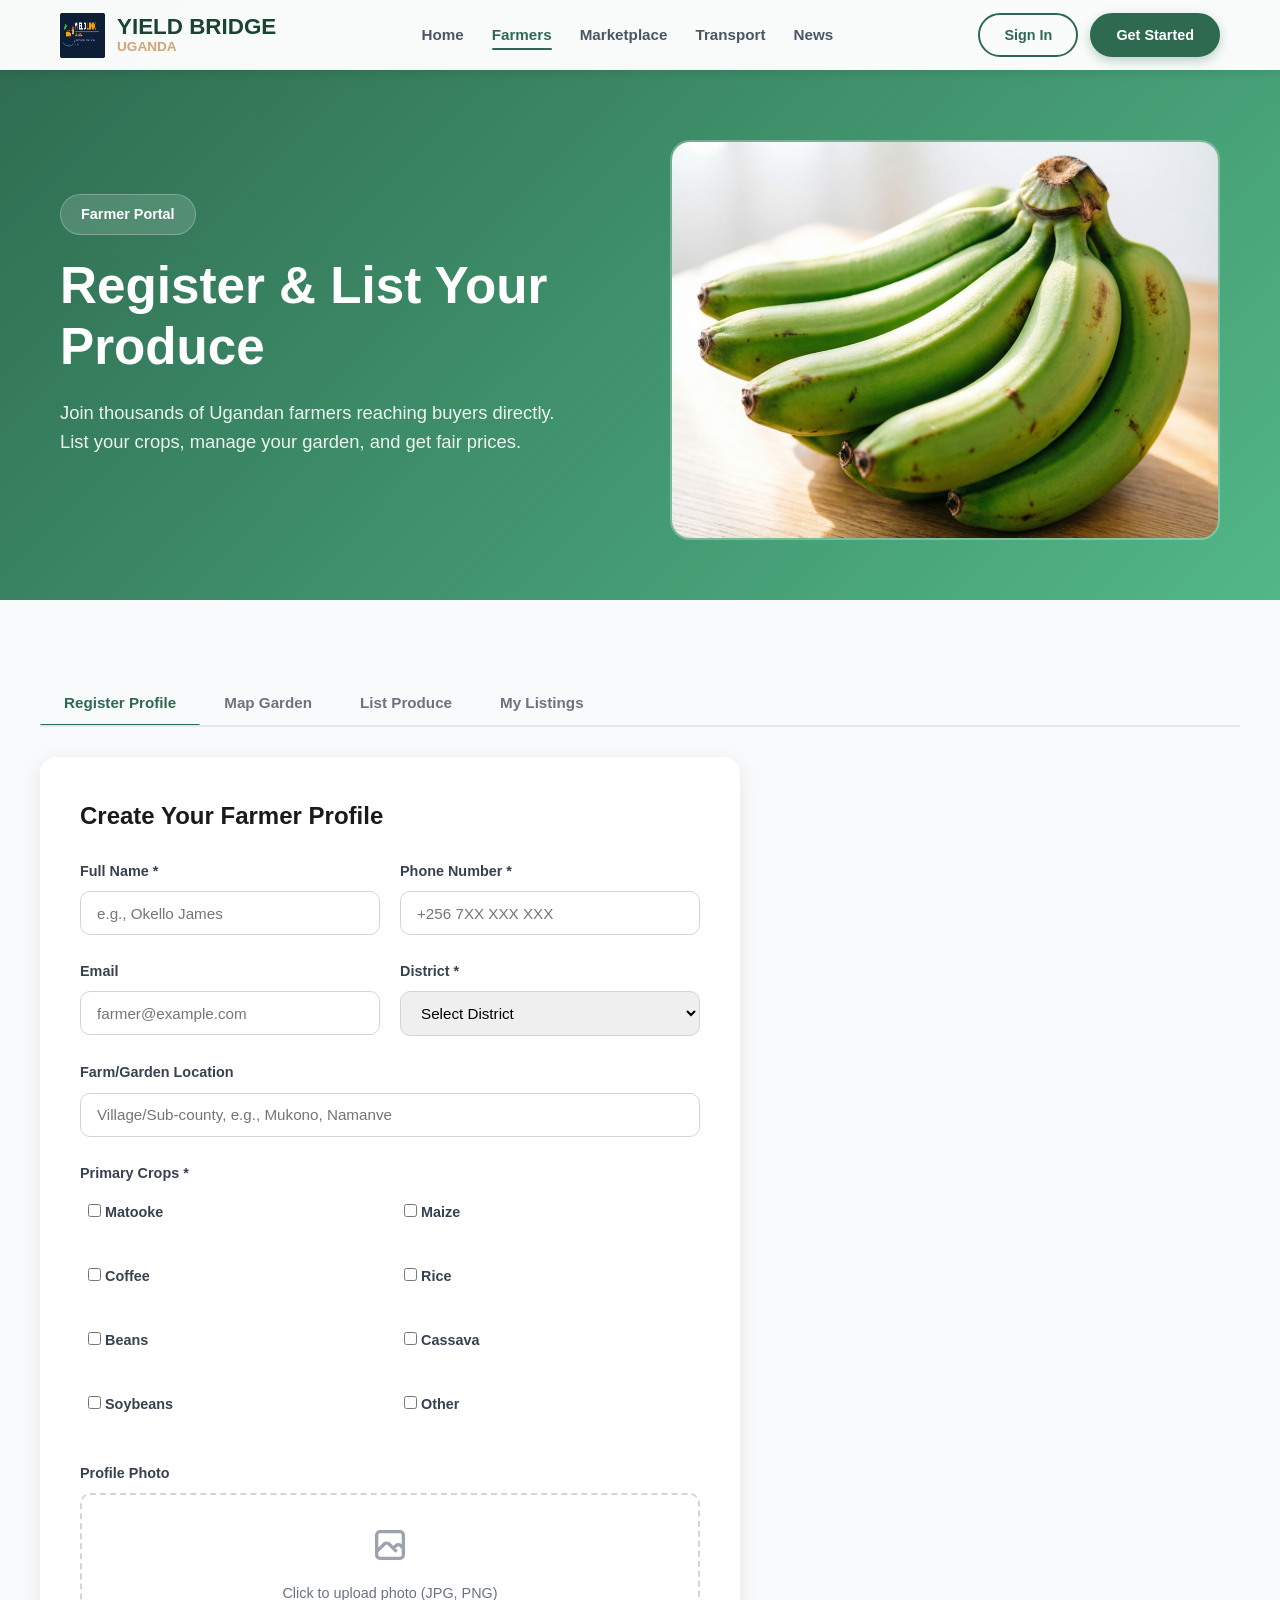
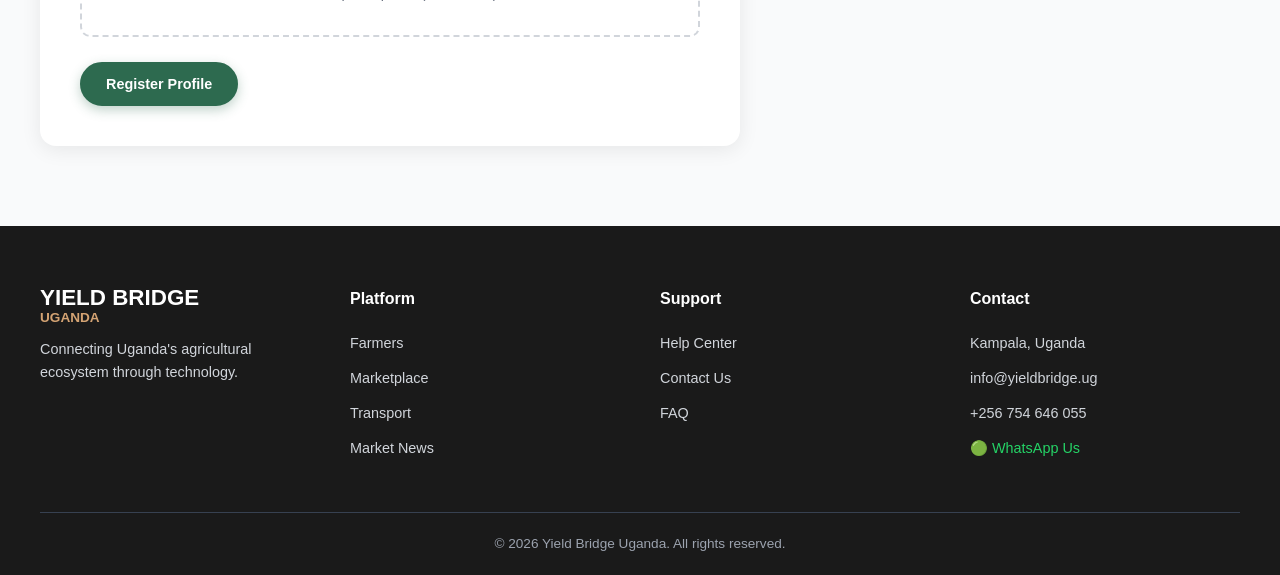
==== commit bcf04dcd: "feat: add complete form validation styling and feedback to all forms" ====
--- a/farmers.html
+++ b/farmers.html
@@ -83,23 +83,30 @@
       <div class="tab-content active" id="section-register">
         <div class="form-card">
           <h2>Create Your Farmer Profile</h2>
+          <div class="form-error-banner" id="farmerFormErrorBanner"></div>
           <form id="farmerForm">
             <div class="form-grid">
               <div class="form-group">
-                <label>Full Name</label>
-                <input type="text" placeholder="e.g., Okello James" required>
-              </div>
-              <div class="form-group">
-                <label>Phone Number</label>
-                <input type="tel" placeholder="+256 7XX XXX XXX" required>
+                <label>Full Name <span class="required-indicator">*</span></label>
+                <input type="text" placeholder="e.g., Okello James" required data-field="fullName" data-validation="fullName">
+                <span class="field-error" style="display: none;"></span>
+                <span class="field-success" style="display: none;">✓</span>
+              </div>
+              <div class="form-group">
+                <label>Phone Number <span class="required-indicator">*</span></label>
+                <input type="tel" placeholder="+256 7XX XXX XXX" required data-field="phone" data-validation="ugandaPhone">
+                <span class="field-error" style="display: none;"></span>
+                <span class="field-success" style="display: none;">✓</span>
               </div>
               <div class="form-group">
                 <label>Email</label>
-                <input type="email" placeholder="farmer@example.com" required>
-              </div>
-              <div class="form-group">
-                <label>District</label>
-                <select required>
+                <input type="email" placeholder="farmer@example.com" data-field="email" data-validation="email">
+                <span class="field-error" style="display: none;"></span>
+                <span class="field-success" style="display: none;">✓</span>
+              </div>
+              <div class="form-group">
+                <label>District <span class="required-indicator">*</span></label>
+                <select required data-field="district" data-validation="dropdown">
                   <option value="">Select District</option>
                   <option>Kampala</option>
                   <option>Wakiso</option>
@@ -110,14 +117,16 @@
                   <option>Gulu</option>
                   <option>Lira</option>
                 </select>
+                <span class="field-error" style="display: none;"></span>
+                <span class="field-success" style="display: none;">✓</span>
               </div>
               <div class="form-group full-width">
                 <label>Farm/Garden Location</label>
-                <input type="text" placeholder="Village/Sub-county, e.g., Mukono, Namanve">
+                <input type="text" placeholder="Village/Sub-county, e.g., Mukono, Namanve" data-field="location" data-validation="optional">
               </div>
               <div class="form-group full-width">
-                <label>Primary Crops</label>
-                <div class="checkbox-grid">
+                <label>Primary Crops <span class="required-indicator">*</span></label>
+                <div class="checkbox-grid" data-field="crops" data-validation="checkbox">
                   <label class="checkbox-label"><input type="checkbox"> Matooke</label>
                   <label class="checkbox-label"><input type="checkbox"> Maize</label>
                   <label class="checkbox-label"><input type="checkbox"> Coffee</label>
@@ -127,17 +136,20 @@
                   <label class="checkbox-label"><input type="checkbox"> Soybeans</label>
                   <label class="checkbox-label"><input type="checkbox"> Other</label>
                 </div>
+                <span class="field-error" style="display: none;"></span>
+                <span class="field-success" style="display: none;">✓</span>
               </div>
               <div class="form-group full-width">
                 <label>Profile Photo</label>
                 <div class="upload-area" onclick="document.getElementById('farmerPhoto').click()">
-                  <svg fill="none" stroke="currentColor" viewBox="0 0 24 24"><path stroke-width="2" d="M4 16l4.586-4.586a2 2 0 012.828 0L16 16m-2-2l1.586-1.586a2 2 0 012.828 0L20 14m-6-6h.01M6 20[...]
+                  <svg fill="none" stroke="currentColor" viewBox="0 0 24 24"><path stroke-width="2" d="M4 16l4.586-4.586a2 2 0 012.828 0L16 16m-2-2l1.586-1.586a2 2 0 012.828 0L20 14m-6-6h.01M6 20h12a2 2 0 002-2V6a2 2 0 00-2-2H6a2 2 0 00-2 2v12a2 2 0 002 2z"/></svg>
                   <p>Click to upload photo (JPG, PNG)</p>
                   <input type="file" id="farmerPhoto" style="display:none" accept="image/*">
                 </div>
               </div>
             </div>
             <button type="submit" class="btn btn-primary" style="margin-top: 20px;">Register Profile</button>
+            <div class="form-success-banner" id="farmerFormSuccessBanner" style="display: none;"></div>
           </form>
         </div>
       </div>
@@ -150,13 +162,13 @@
           <div style="display:grid; grid-template-columns: 2fr 1fr; gap:25px;">
             <div style="background:#f0fdf4; border-radius:12px; height:350px; display:flex; align-items:center; justify-content:center; border:2px dashed #2d6a4f;">
               <div style="text-align:center;">
-                <svg width="50" height="50" fill="none" stroke="#2d6a4f" viewBox="0 0 24 24" style="margin:0 auto 10px;"><path stroke-width="2" d="M9 20l-5.447-2.724A1 1 0 013 16.382V5.618a1 1 0 [...]
+                <svg width="50" height="50" fill="none" stroke="#2d6a4f" viewBox="0 0 24 24" style="margin:0 auto 10px;"><path stroke-width="2" d="M9 20l-5.447-2.724A1 1 0 013 16.382V5.618a1 1 0 011.447-.894l5.447 2.724a2 2 0 001.95 0l5.447-2.724A1 1 0 0121 5.618v10.764a1 1 0 01-.553.894L15 20M9 9h.01M15 9h.01"/></svg>
                 <p style="color:#2d6a4f; font-weight:600;">Interactive Garden Map</p>
                <iframe
-                 src="https://www.google.com/maps/embed?pb=!1m14!1m12!1m3!1d127672.56!2d32.5825!3d0.3476!2m3!1f0!2f0!3f0!3m2!1i1024!2i768!4f13.1!5e0!3m2!1sen!2sug!4v1715000000000"
-                 width="100%" height="350" style="border:0; border-radius:8px;" allowfullscreen="" loading="lazy"
-                 referrerpolicy="no-referrer-when-downgrade">
-                 </iframe>
+                  src="https://www.google.com/maps/embed?pb=!1m14!1m12!1m3!1d127672.56!2d32.5825!3d0.3476!2m3!1f0!2f0!3f0!3m2!1i1024!2i768!4f13.1!5e0!3m2!1sen!2sug!4v1715000000000"
+                  width="100%" height="350" style="border:0; border-radius:8px;" allowfullscreen="" loading="lazy"
+                  referrerpolicy="no-referrer-when-downgrade">
+                  </iframe>
                 <button class="btn btn-primary" style="margin-top:15px;">Pin My Location</button>
               </div>
             </div>
@@ -184,11 +196,12 @@
       <div class="tab-content" id="section-produce">
         <div class="form-card">
           <h2>List Your Produce</h2>
+          <div class="form-error-banner" id="produceFormErrorBanner"></div>
           <form id="produceForm">
             <div class="form-grid">
               <div class="form-group">
-                <label>Crop Type</label>
-                <select required>
+                <label>Crop Type <span class="required-indicator">*</span></label>
+                <select required data-field="cropType" data-validation="dropdown">
                   <option value="">Select Crop</option>
                   <option>Matooke (Banana)</option>
                   <option>Maize</option>
@@ -199,36 +212,45 @@
                   <option>Cassava</option>
                   <option>Soybeans</option>
                 </select>
-              </div>
-              <div class="form-group">
-                <label>Quantity (kg)</label>
-                <input type="number" placeholder="e.g., 1000" required>
-              </div>
-              <div class="form-group">
-                <label>Price per kg (UGX)</label>
-                <input type="number" placeholder="e.g., 1500" required>
-              </div>
-              <div class="form-group">
-                <label>Harvest Date</label>
-                <input type="date" required>
+                <span class="field-error" style="display: none;"></span>
+                <span class="field-success" style="display: none;">✓</span>
+              </div>
+              <div class="form-group">
+                <label>Quantity (kg) <span class="required-indicator">*</span></label>
+                <input type="number" placeholder="e.g., 1000" required data-field="quantity" data-validation="quantity">
+                <span class="field-error" style="display: none;"></span>
+                <span class="field-success" style="display: none;">✓</span>
+              </div>
+              <div class="form-group">
+                <label>Price per kg (UGX) <span class="required-indicator">*</span></label>
+                <input type="number" placeholder="e.g., 1500" required data-field="price" data-validation="price">
+                <span class="field-error" style="display: none;"></span>
+                <span class="field-success" style="display: none;">✓</span>
+              </div>
+              <div class="form-group">
+                <label>Harvest Date <span class="required-indicator">*</span></label>
+                <input type="date" required data-field="harvestDate" data-validation="futureDate">
+                <span class="field-error" style="display: none;"></span>
+                <span class="field-success" style="display: none;">✓</span>
               </div>
               <div class="form-group full-width">
                 <label>Produce Photos</label>
                 <div class="upload-area" onclick="document.getElementById('producePhotos').click()">
-                  <svg fill="none" stroke="currentColor" viewBox="0 0 24 24"><path stroke-width="2" d="M4 16l4.586-4.586a2 2 0 012.828 0L16 16m-2-2l1.586-1.586a2 2 0 012.828 0L20 14m-6-6h.01M6 20[...]
+                  <svg fill="none" stroke="currentColor" viewBox="0 0 24 24"><path stroke-width="2" d="M4 16l4.586-4.586a2 2 0 012.828 0L16 16m-2-2l1.586-1.586a2 2 0 012.828 0L20 14m-6-6h.01M6 20h12a2 2 0 002-2V6a2 2 0 00-2-2H6a2 2 0 00-2 2v12a2 2 0 002 2z"/></svg>
                   <p>Upload photos of your produce (up to 5)</p>
                   <input type="file" id="producePhotos" style="display:none" accept="image/*" multiple>
                 </div>
               </div>
               <div class="form-group full-width">
                 <label>Quality Notes</label>
-                <textarea rows="3" placeholder="Describe quality, organic certification, etc."></textarea>
+                <textarea rows="3" placeholder="Describe quality, organic certification, etc." data-field="notes" data-validation="optional"></textarea>
               </div>
             </div>
             <div style="display:flex; gap:12px; margin-top:20px;">
               <button type="submit" class="btn btn-primary">List Produce</button>
               <button type="reset" class="btn" style="background:#e5e7eb; color:#374151;">Clear</button>
             </div>
+            <div class="form-success-banner" id="produceFormSuccessBanner" style="display: none;"></div>
           </form>
         </div>
       </div>
@@ -238,7 +260,7 @@
         <div class="products-grid">
           <div class="product-card">
             <div class="product-image">
-              <img src="assets/images/matooke.jpg" alt="Matooke" onerror="this.parentElement.style.background='#d1fae5'; this.parentElement.innerHTML='<p style=\'padding:60px 0;text-align:center;[...]
+              <img src="assets/images/matooke.jpg" alt="Matooke" onerror="this.parentElement.style.background='#d1fae5'; this.parentElement.innerHTML='<p style=\'padding:60px 0;text-align:center;color:#2d6a4f;font-weight:600;\'>🍌<br>matooke.jpg</p>'">
               <span class="product-badge badge-green">Active</span>
               <span class="product-qty">2,000 kg</span>
             </div>
@@ -254,7 +276,7 @@
           </div>
           <div class="product-card">
             <div class="product-image">
-              <img src="assets/images/maize.jpg" alt="Maize" onerror="this.parentElement.style.background='#fef3c7'; this.parentElement.innerHTML='<p style=\'padding:60px 0;text-align:center;colo[...]
+              <img src="assets/images/maize.jpg" alt="Maize" onerror="this.parentElement.style.background='#fef3c7'; this.parentElement.innerHTML='<p style=\'padding:60px 0;text-align:center;color:#92400e;font-weight:600;\'>🌽<br>maize.jpg</p>'">
               <span class="product-badge badge-green">Active</span>
               <span class="product-qty">5,000 kg</span>
             </div>
@@ -315,7 +337,172 @@
   </footer>
 
   <script>
-    // Tab switching functionality
+    // ===== FORM VALIDATION FRAMEWORK =====
+    const validationRules = {
+      fullName: {
+        validate: (value) => value.length >= 3 && /^[a-zA-Z\s]+$/.test(value),
+        error: '⚠ Please enter your full name (at least 3 characters)'
+      },
+      ugandaPhone: {
+        validate: (value) => /^(\+256|0)(7|3)\d{8}$/.test(value.replace(/\s/g, '')),
+        error: '⚠ Enter a valid Ugandan phone number e.g. +256 700 123 456'
+      },
+      email: {
+        validate: (value) => value === '' || /^[^\s@]+@[^\s@]+\.[^\s@]+$/.test(value),
+        error: '⚠ Enter a valid email address'
+      },
+      quantity: {
+        validate: (value) => value > 0,
+        error: '⚠ Enter a valid quantity greater than 0'
+      },
+      price: {
+        validate: (value) => value > 0,
+        error: '⚠ Enter a valid price in UGX'
+      },
+      dropdown: {
+        validate: (value) => value !== '',
+        error: '⚠ Please select an option'
+      },
+      checkbox: {
+        validate: (element) => Array.from(element.querySelectorAll('input[type="checkbox"]')).some(cb => cb.checked),
+        error: '⚠ Please select at least one crop'
+      },
+      futureDate: {
+        validate: (value) => {
+          const selectedDate = new Date(value);
+          const today = new Date();
+          today.setHours(0, 0, 0, 0);
+          return selectedDate > today;
+        },
+        error: '⚠ Please select a valid future date'
+      },
+      optional: {
+        validate: () => true,
+        error: ''
+      }
+    };
+
+    function validateField(field) {
+      const validation = field.dataset.validation;
+      const fieldName = field.dataset.field;
+      const rule = validationRules[validation];
+      
+      if (!rule) return true;
+
+      let isValid;
+      if (validation === 'checkbox') {
+        const parent = field;
+        isValid = rule.validate(parent);
+      } else {
+        isValid = rule.validate(field.value);
+      }
+
+      const errorSpan = field.closest('.form-group')?.querySelector('.field-error');
+      const successSpan = field.closest('.form-group')?.querySelector('.field-success');
+
+      if (!isValid) {
+        field.classList.add('invalid');
+        field.classList.remove('valid');
+        if (errorSpan) {
+          errorSpan.textContent = rule.error;
+          errorSpan.style.display = 'block';
+          successSpan.style.display = 'none';
+        }
+      } else {
+        field.classList.remove('invalid');
+        field.classList.add('valid');
+        if (errorSpan) {
+          errorSpan.style.display = 'none';
+          successSpan.style.display = 'block';
+        }
+      }
+
+      return isValid;
+    }
+
+    function validateForm(form) {
+      const fields = form.querySelectorAll('[data-validation]');
+      let isValid = true;
+      const invalidFields = [];
+
+      fields.forEach(field => {
+        if (!validateField(field)) {
+          isValid = false;
+          invalidFields.push(field);
+        }
+      });
+
+      if (!isValid) {
+        const errorBannerId = form.id + 'ErrorBanner';
+        const errorBanner = document.getElementById(errorBannerId);
+        if (errorBanner) {
+          errorBanner.innerHTML = '⚠ Please fix the errors below before submitting.';
+          errorBanner.style.display = 'block';
+        }
+        if (invalidFields.length > 0) {
+          invalidFields[0].scrollIntoView({ behavior: 'smooth', block: 'center' });
+          const btn = form.querySelector('button[type="submit"]');
+          if (btn) {
+            btn.style.animation = 'shake 0.4s ease';
+            setTimeout(() => btn.style.animation = '', 400);
+          }
+        }
+      }
+
+      return isValid;
+    }
+
+    function setupFormValidation(form) {
+      const fields = form.querySelectorAll('[data-validation]');
+      
+      fields.forEach(field => {
+        if (field.dataset.validation === 'checkbox') {
+          const checkboxes = field.querySelectorAll('input[type="checkbox"]');
+          checkboxes.forEach(cb => {
+            cb.addEventListener('blur', () => validateField(field));
+          });
+        } else {
+          field.addEventListener('blur', () => validateField(field));
+        }
+      });
+
+      form.addEventListener('submit', (e) => {
+        e.preventDefault();
+        
+        if (validateForm(form)) {
+          const btn = form.querySelector('button[type="submit"]');
+          const originalText = btn.textContent;
+          btn.textContent = '✅ Submitting...';
+          btn.disabled = true;
+
+          const successBannerId = form.id + 'SuccessBanner';
+          const successBanner = document.getElementById(successBannerId);
+          const errorBanner = document.getElementById(form.id + 'ErrorBanner');
+          
+          if (errorBanner) errorBanner.style.display = 'none';
+          if (successBanner) {
+            successBanner.innerHTML = '✅ Your profile has been submitted successfully! Buyers can now find your produce.';
+            successBanner.style.display = 'block';
+          }
+
+          setTimeout(() => {
+            form.reset();
+            btn.textContent = originalText;
+            btn.disabled = false;
+            if (successBanner) successBanner.style.display = 'none';
+            fields.forEach(f => {
+              f.classList.remove('valid', 'invalid');
+              const errorSpan = f.closest('.form-group')?.querySelector('.field-error');
+              const successSpan = f.closest('.form-group')?.querySelector('.field-success');
+              if (errorSpan) errorSpan.style.display = 'none';
+              if (successSpan) successSpan.style.display = 'none';
+            });
+          }, 2000);
+        }
+      });
+    }
+
+    // ===== TAB SWITCHING =====
     document.addEventListener('DOMContentLoaded', function() {
       const tabButtons = document.querySelectorAll('.tab-btn');
       
@@ -323,26 +510,28 @@
         button.addEventListener('click', function() {
           const targetSectionId = this.getAttribute('data-target');
           
-          // Remove active class from all buttons
           tabButtons.forEach(btn => btn.classList.remove('active'));
-          
-          // Add active class to clicked button
           this.classList.add('active');
           
-          // Hide all tab content sections
           const tabContents = document.querySelectorAll('.tab-content');
           tabContents.forEach(content => content.classList.remove('active'));
           
-          // Show the target section
           const targetSection = document.getElementById(targetSectionId);
           if (targetSection) {
             targetSection.classList.add('active');
           }
         });
       });
+
+      // Setup form validation
+      const farmerForm = document.getElementById('farmerForm');
+      const produceForm = document.getElementById('produceForm');
+      
+      if (farmerForm) setupFormValidation(farmerForm);
+      if (produceForm) setupFormValidation(produceForm);
     });
   </script>
 
   <script src="assets/js/main.js"></script>
 </body>
-</html>+</html>
--- a/assets/css/style.css
+++ b/assets/css/style.css
@@ -1,1352 +1,1751 @@
-
-*, *::before, *::after {
-  box-sizing: border-box;
-  margin: 0;
-  padding: 0;
-}
-
-html {
-  scroll-behavior: smooth;
-}
-
-body {
-  font-family: 'Segoe UI', Tahoma, Geneva, Verdana, sans-serif;
-  line-height: 1.6;
-  color: #1a1a1a;
-  background: #f9fafb;
-}
-
-img {
-  max-width: 100%;
-  display: block;
-}
-
-/* ===== NAVIGATION ===== */
-.navbar {
-  position: fixed;
-  top: 0;
-  left: 0;
-  right: 0;
-  background: rgba(255, 255, 255, 0.97);
-  backdrop-filter: blur(10px);
-  box-shadow: 0 2px 10px rgba(0, 0, 0, 0.1);
-  z-index: 1000;
-  height: 70px;
-}
-
-.nav-container {
-  max-width: 1200px;
-  margin: 0 auto;
-  padding: 0 20px;
-  display: flex;
-  justify-content: space-between;
-  align-items: center;
-  height: 70px;
-}
-
-.logo {
-  display: flex;
-  align-items: center;
-  gap: 12px;
-  text-decoration: none;
-}
-
-.logo-icon {
-  width: 45px;
-  height: 45px;
-}
-
-.logo-text {
-  font-size: 1.4rem;
-  font-weight: 800;
-  color: #1b4332;
-  line-height: 1.1;
-}
-
-.logo-text span {
-  color: #d4a373;
-  font-size: 0.85rem;
-  display: block;
-  font-weight: 600;
-}
-
-.nav-links {
-  display: flex;
-  gap: 28px;
-  list-style: none;
-  align-items: center;
-}
-
-.nav-links a {
-  text-decoration: none;
-  color: #4b5563;
-  font-weight: 600;
-  font-size: 0.95rem;
-  transition: color 0.3s;
-  position: relative;
-  padding: 5px 0;
-}
-
-.nav-links a:hover {
-  color: #2d6a4f;
-}
-
-.nav-links a.active {
-  color: #2d6a4f;
-}
-
-.nav-links a.active::after {
-  content: '';
-  position: absolute;
-  bottom: -2px;
-  left: 0;
-  width: 100%;
-  height: 2px;
-  background: #2d6a4f;
-  border-radius: 2px;
-}
-
-.nav-actions {
-  display: flex;
-  gap: 12px;
-  align-items: center;
-}
-
-/* ===== BUTTONS ===== */
-.btn {
-  display: inline-flex;
-  align-items: center;
-  justify-content: center;
-  padding: 10px 24px;
-  border-radius: 50px;
-  font-weight: 600;
-  cursor: pointer;
-  transition: all 0.3s;
-  text-decoration: none;
-  font-size: 0.9rem;
-  border: 2px solid transparent;
-}
-
-.btn-outline {
-  background: transparent;
-  border-color: #2d6a4f;
-  color: #2d6a4f;
-}
-
-.btn-outline:hover {
-  background: #2d6a4f;
-  color: white;
-}
-
-.btn-primary {
-  background: #2d6a4f;
-  color: white;
-  border-color: #2d6a4f;
-  box-shadow: 0 4px 12px rgba(45, 106, 79, 0.3);
-}
-
-.btn-primary:hover {
-  background: #1b4332;
-  border-color: #1b4332;
-  transform: translateY(-2px);
-  box-shadow: 0 6px 16px rgba(45, 106, 79, 0.4);
-}
-
-.btn-yellow {
-  background: #e9c46a;
-  color: #1b4332;
-  border-color: #e9c46a;
-}
-
-.btn-yellow:hover {
-  background: #f0d78c;
-  border-color: #f0d78c;
-}
-
-.btn-white {
-  background: rgba(255, 255, 255, 0.15);
-  color: white;
-  border: 2px solid rgba(255, 255, 255, 0.4);
-  backdrop-filter: blur(5px);
-}
-
-.btn-white:hover {
-  background: rgba(255, 255, 255, 0.25);
-}
-
-.btn-blue {
-  background: #3b82f6;
-  color: white;
-  border-color: #3b82f6;
-}
-
-.btn-blue:hover {
-  background: #2563eb;
-  border-color: #2563eb;
-}
-
-/* ===== MOBILE MENU ===== */
-.mobile-menu-btn {
-  display: none;
-  background: none;
-  border: none;
-  cursor: pointer;
-  padding: 8px;
-}
-
-.mobile-menu {
-  display: none;
-  position: fixed;
-  top: 70px;
-  left: 0;
-  right: 0;
-  background: white;
-  box-shadow: 0 10px 20px rgba(0, 0, 0, 0.1);
-  z-index: 999;
-  padding: 20px;
-}
-
-.mobile-menu.active {
-  display: block;
-}
-
-.mobile-menu a {
-  display: block;
-  padding: 12px 0;
-  text-decoration: none;
-  color: #4b5563;
-  font-weight: 600;
-  border-bottom: 1px solid #f0f0f0;
-}
-
-.mobile-menu a.active {
-  color: #2d6a4f;
-}
-
-/* ===== HERO SECTIONS ===== */
-/* CRITICAL: This padding prevents content from hiding under fixed navbar */
-.page-hero {
-  padding-top: 140px;
-  padding-bottom: 60px;
-}
-
-.hero-home {
-  background: linear-gradient(135deg, #1b4332 0%, #2d6a4f 50%, #40916c 100%);
-  position: relative;
-  overflow: hidden;
-  min-height: 90vh;
-  display: flex;
-  align-items: center;
-}
-
-.hero-home::before {
-  content: '';
-  position: absolute;
-  top: -20%;
-  right: -10%;
-  width: 600px;
-  height: 600px;
-  background: rgba(233, 196, 106, 0.15);
-  border-radius: 50%;
-  filter: blur(60px);
-}
-
-.hero-home::after {
-  content: '';
-  position: absolute;
-  bottom: -20%;
-  left: -5%;
-  width: 400px;
-  height: 400px;
-  background: rgba(64, 145, 108, 0.2);
-  border-radius: 50%;
-  filter: blur(40px);
-}
-
-.hero-farmers {
-  background: linear-gradient(135deg, #2d6a4f 0%, #52b788 100%);
-}
-
-.hero-marketplace {
-  background: linear-gradient(135deg, #d4a373 0%, #e9c46a 100%);
-}
-
-.hero-transporters {
-  background: linear-gradient(135deg, #1e3a5f 0%, #3b82f6 100%);
-}
-
-.hero-news {
-  background: linear-gradient(135deg, #2d6a4f 0%, #52b788 50%, #95d5b2 100%);
-}
-
-.hero-container {
-  max-width: 1200px;
-  margin: 0 auto;
-  padding: 0 20px;
-  display: grid;
-  grid-template-columns: 1fr 1fr;
-  gap: 60px;
-  align-items: center;
-  position: relative;
-  z-index: 1;
-}
-
-.hero-text {
-  color: white;
-}
-
-.hero-text .badge {
-  display: inline-block;
-  padding: 8px 20px;
-  background: rgba(255, 255, 255, 0.15);
-  border: 1px solid rgba(255, 255, 255, 0.25);
-  border-radius: 50px;
-  font-size: 0.9rem;
-  font-weight: 600;
-  margin-bottom: 20px;
-}
-
-.hero-text h1 {
-  font-size: 3.2rem;
-  font-weight: 800;
-  line-height: 1.2;
-  margin-bottom: 20px;
-}
-
-.hero-text h1 span {
-  color: #e9c46a;
-}
-
-.hero-text p {
-  font-size: 1.15rem;
-  color: rgba(255, 255, 255, 0.9);
-  margin-bottom: 30px;
-  max-width: 500px;
-}
-
-.hero-buttons {
-  display: flex;
-  gap: 15px;
-  flex-wrap: wrap;
-}
-
-.hero-stats {
-  display: flex;
-  gap: 40px;
-  margin-top: 40px;
-}
-
-.stat-item h3 {
-  font-size: 2rem;
-  color: #e9c46a;
-  font-weight: 800;
-}
-
-.stat-item p {
-  color: rgba(255, 255, 255, 0.7);
-  font-size: 0.9rem;
-  margin-bottom: 0;
-}
-
-.hero-image-box {
-  background: rgba(255, 255, 255, 0.1);
-  border-radius: 20px;
-  height: 400px;
-  display: flex;
-  align-items: center;
-  justify-content: center;
-  border: 2px solid rgba(255, 255, 255, 0.2);
-  overflow: hidden;
-}
-
-.hero-image-box img {
-  width: 100%;
-  height: 100%;
-  object-fit: cover;
-}
-
-/* ===== SECTIONS ===== */
-.section {
-  padding: 80px 20px;
-}
-
-.section-container {
-  max-width: 1200px;
-  margin: 0 auto;
-}
-
-.section-header {
-  text-align: center;
-  margin-bottom: 50px;
-}
-
-.section-header h2 {
-  font-size: 2.3rem;
-  font-weight: 800;
-  color: #1a1a1a;
-  margin-bottom: 15px;
-}
-
-.section-header p {
-  font-size: 1.1rem;
-  color: #6b7280;
-  max-width: 600px;
-  margin: 0 auto;
-}
-
-.section-alt {
-  background: #f0fdf4;
-}
-
-/* ===== FEATURE CARDS ===== */
-.features-grid {
-  display: grid;
-  grid-template-columns: repeat(3, 1fr);
-  gap: 30px;
-}
-
-.feature-card {
-  background: white;
-  border-radius: 16px;
-  padding: 35px;
-  box-shadow: 0 4px 20px rgba(0, 0, 0, 0.08);
-  transition: all 0.3s;
-  border: 1px solid #f0f0f0;
-}
-
-.feature-card:hover {
-  transform: translateY(-8px);
-  box-shadow: 0 12px 40px rgba(0, 0, 0, 0.12);
-}
-
-.feature-icon {
-  width: 60px;
-  height: 60px;
-  border-radius: 12px;
-  display: flex;
-  align-items: center;
-  justify-content: center;
-  margin-bottom: 20px;
-}
-
-.feature-icon.green { background: #d1fae5; }
-.feature-icon.yellow { background: #fef3c7; }
-.feature-icon.blue { background: #dbeafe; }
-
-.feature-card h3 {
-  font-size: 1.25rem;
-  font-weight: 700;
-  margin-bottom: 12px;
-}
-
-.feature-card p {
-  color: #6b7280;
-  font-size: 0.95rem;
-  margin-bottom: 20px;
-  line-height: 1.7;
-}
-
-.feature-link {
-  color: #2d6a4f;
-  font-weight: 600;
-  text-decoration: none;
-  display: inline-flex;
-  align-items: center;
-  gap: 5px;
-}
-
-.feature-link:hover {
-  gap: 10px;
-}
-
-/* ===== STEPS ===== */
-.steps-grid {
-  display: grid;
-  grid-template-columns: repeat(4, 1fr);
-  gap: 30px;
-}
-
-.step-item {
-  text-align: center;
-}
-
-.step-number {
-  width: 60px;
-  height: 60px;
-  background: #2d6a4f;
-  color: white;
-  border-radius: 50%;
-  display: flex;
-  align-items: center;
-  justify-content: center;
-  font-size: 1.5rem;
-  font-weight: 800;
-  margin: 0 auto 15px;
-}
-
-.step-item h4 {
-  font-size: 1.1rem;
-  font-weight: 700;
-  margin-bottom: 8px;
-}
-
-.step-item p {
-  color: #6b7280;
-  font-size: 0.9rem;
-}
-
-/* ===== CTA SECTION ===== */
-.cta-section {
-  padding: 80px 20px;
-}
-
-.cta-box {
-  max-width: 1000px;
-  margin: 0 auto;
-  background: linear-gradient(135deg, #1b4332, #2d6a4f);
-  border-radius: 24px;
-  padding: 60px;
-  text-align: center;
-  position: relative;
-  overflow: hidden;
-}
-
-.cta-box::before {
-  content: '';
-  position: absolute;
-  top: -50px;
-  right: -50px;
-  width: 200px;
-  height: 200px;
-  background: rgba(233, 196, 106, 0.2);
-  border-radius: 50%;
-}
-
-.cta-box h2 {
-  font-size: 2.2rem;
-  color: white;
-  font-weight: 800;
-  margin-bottom: 15px;
-  position: relative;
-}
-
-.cta-box p {
-  color: #d1fae5;
-  font-size: 1.1rem;
-  margin-bottom: 30px;
-  max-width: 600px;
-  margin-left: auto;
-  margin-right: auto;
-  position: relative;
-}
-
-.cta-buttons {
-  display: flex;
-  gap: 15px;
-  justify-content: center;
-  flex-wrap: wrap;
-  position: relative;
-}
-
-/* ===== TABS ===== */
-.tabs {
-  display: flex;
-  border-bottom: 2px solid #e5e7eb;
-  margin-bottom: 30px;
-  overflow-x: auto;
-}
-
-.tab-btn {
-  padding: 14px 24px;
-  background: none;
-  border: none;
-  font-size: 0.95rem;
-  font-weight: 600;
-  color: #6b7280;
-  cursor: pointer;
-  transition: all 0.3s;
-  white-space: nowrap;
-  position: relative;
-}
-
-.tab-btn:hover {
-  color: #2d6a4f;
-}
-
-.tab-btn.active {
-  color: #2d6a4f;
-}
-
-.tab-btn.active::after {
-  content: '';
-  position: absolute;
-  bottom: -2px;
-  left: 0;
-  width: 100%;
-  height: 3px;
-  background: #2d6a4f;
-  border-radius: 2px;
-}
-
-.tab-btn.active-blue {
-  color: #3b82f6;
-}
-
-.tab-btn.active-blue::after {
-  background: #3b82f6;
-}
-
-.tab-content {
-  display: none;
-}
-
-.tab-content.active {
-  display: block;
-}
-
-/* ===== FORMS ===== */
-.form-card {
-  background: white;
-  border-radius: 16px;
-  padding: 40px;
-  box-shadow: 0 4px 20px rgba(0, 0, 0, 0.08);
-  max-width: 700px;
-}
-
-.form-card h2 {
-  font-size: 1.5rem;
-  font-weight: 700;
-  margin-bottom: 25px;
-  color: #1a1a1a;
-}
-
-.form-grid {
-  display: grid;
-  grid-template-columns: repeat(2, 1fr);
-  gap: 20px;
-}
-
-.form-group {
-  margin-bottom: 5px;
-}
-
-.form-group.full-width {
-  grid-column: 1 / -1;
-}
-
-.form-group label {
-  display: block;
-  font-size: 0.9rem;
-  font-weight: 600;
-  color: #374151;
-  margin-bottom: 8px;
-}
-
-.form-group input,
-.form-group select,
-.form-group textarea {
-  width: 100%;
-  padding: 12px 16px;
-  border: 1px solid #d1d5db;
-  border-radius: 10px;
-  font-size: 0.95rem;
-  transition: border-color 0.3s, box-shadow 0.3s;
-  outline: none;
-}
-
-.form-group input:focus,
-.form-group select:focus,
-.form-group textarea:focus {
-  border-color: #2d6a4f;
-  box-shadow: 0 0 0 3px rgba(45, 106, 79, 0.15);
-}
-
-.upload-area {
-  border: 2px dashed #d1d5db;
-  border-radius: 10px;
-  padding: 30px;
-  text-align: center;
-  cursor: pointer;
-  transition: border-color 0.3s;
-}
-
-.upload-area:hover {
-  border-color: #2d6a4f;
-}
-
-.upload-area svg {
-  width: 40px;
-  height: 40px;
-  margin: 0 auto 10px;
-  color: #9ca3af;
-}
-
-.upload-area p {
-  color: #6b7280;
-  font-size: 0.9rem;
-}
-
-/* ===== PRODUCT CARDS ===== */
-.products-grid {
-  display: grid;
-  grid-template-columns: repeat(3, 1fr);
-  gap: 24px;
-}
-
-.product-card {
-  background: white;
-  border-radius: 16px;
-  overflow: hidden;
-  box-shadow: 0 4px 15px rgba(0, 0, 0, 0.08);
-  transition: all 0.3s;
-}
-
-.product-card:hover {
-  transform: translateY(-6px);
-  box-shadow: 0 12px 30px rgba(0, 0, 0, 0.12);
-}
-
-.product-image {
-  height: 200px;
-  background: #e5e7eb;
-  position: relative;
-  overflow: hidden;
-}
-
-.product-image img {
-  width: 100%;
-  height: 100%;
-  object-fit: cover;
-}
-
-.product-badge {
-  position: absolute;
-  top: 12px;
-  left: 12px;
-  padding: 4px 12px;
-  border-radius: 20px;
-  font-size: 0.75rem;
-  font-weight: 700;
-  color: white;
-}
-
-.badge-green { background: #2d6a4f; }
-.badge-yellow { background: #e9c46a; color: #1a1a1a; }
-.badge-purple { background: #7c3aed; }
-
-.product-qty {
-  position: absolute;
-  top: 12px;
-  right: 12px;
-  padding: 4px 12px;
-  background: rgba(255, 255, 255, 0.9);
-  border-radius: 20px;
-  font-size: 0.75rem;
-  font-weight: 700;
-}
-
-.product-info {
-  padding: 20px;
-}
-
-.product-info h4 {
-  font-size: 1.1rem;
-  font-weight: 700;
-  margin-bottom: 4px;
-}
-
-.product-info .farmer {
-  color: #6b7280;
-  font-size: 0.85rem;
-  margin-bottom: 10px;
-}
-
-.product-rating {
-  display: flex;
-  align-items: center;
-  gap: 5px;
-  margin-bottom: 12px;
-  font-size: 0.85rem;
-  color: #6b7280;
-}
-
-.product-rating .star {
-  color: #e9c46a;
-}
-
-.product-price {
-  font-size: 1.5rem;
-  font-weight: 800;
-  color: #2d6a4f;
-  margin-bottom: 15px;
-}
-
-.product-price span {
-  font-size: 0.85rem;
-  font-weight: 400;
-  color: #6b7280;
-}
-
-.product-actions {
-  display: flex;
-  gap: 10px;
-}
-
-.product-actions .btn {
-  flex: 1;
-  padding: 10px 16px;
-  font-size: 0.85rem;
-}
-
-/* ===== DELIVERY REQUESTS ===== */
-.request-card {
-  background: white;
-  border-radius: 12px;
-  padding: 25px;
-  box-shadow: 0 2px 12px rgba(0, 0, 0, 0.06);
-  border-left: 4px solid #3b82f6;
-  margin-bottom: 20px;
-  transition: all 0.3s;
-}
-
-.request-card:hover {
-  box-shadow: 0 8px 25px rgba(0, 0, 0, 0.1);
-}
-
-.request-header {
-  display: flex;
-  align-items: center;
-  gap: 12px;
-  margin-bottom: 12px;
-  flex-wrap: wrap;
-}
-
-.request-badge {
-  padding: 4px 12px;
-  border-radius: 20px;
-  font-size: 0.75rem;
-  font-weight: 700;
-}
-
-.badge-new { background: #dbeafe; color: #1e40af; }
-.badge-urgent { background: #fef2f2; color: #dc2626; }
-.badge-bulk { background: #ede9fe; color: #7c3aed; }
-
-.request-time {
-  color: #6b7280;
-  font-size: 0.85rem;
-}
-
-.request-card h4 {
-  font-size: 1.15rem;
-  font-weight: 700;
-  margin-bottom: 15px;
-}
-
-.request-details {
-  display: flex;
-  gap: 25px;
-  flex-wrap: wrap;
-  margin-bottom: 15px;
-}
-
-.request-detail {
-  display: flex;
-  align-items: center;
-  gap: 8px;
-  font-size: 0.9rem;
-  color: #6b7280;
-}
-
-.request-detail strong {
-  color: #1a1a1a;
-}
-
-.request-meta {
-  display: flex;
-  gap: 15px;
-  font-size: 0.85rem;
-  color: #6b7280;
-  margin-bottom: 15px;
-}
-
-.request-meta .price {
-  color: #2d6a4f;
-  font-weight: 700;
-}
-
-.request-actions {
-  display: flex;
-  gap: 10px;
-}
-
-/* ===== DASHBOARD STATS ===== */
-.stats-grid {
-  display: grid;
-  grid-template-columns: repeat(4, 1fr);
-  gap: 20px;
-  margin-bottom: 30px;
-}
-
-.stat-card {
-  background: white;
-  border-radius: 12px;
-  padding: 25px;
-  box-shadow: 0 2px 10px rgba(0, 0, 0, 0.06);
-}
-
-.stat-card .label {
-  font-size: 0.85rem;
-  color: #6b7280;
-  margin-bottom: 5px;
-}
-
-.stat-card .value {
-  font-size: 1.8rem;
-  font-weight: 800;
-}
-
-.text-blue { color: #3b82f6; }
-.text-yellow { color: #e9c46a; }
-.text-green { color: #2d6a4f; }
-.text-dark { color: #1a1a1a; }
-
-/* ===== PRICE TABLE ===== */
-.price-table {
-  background: white;
-  border-radius: 16px;
-  overflow: hidden;
-  box-shadow: 0 4px 15px rgba(0, 0, 0, 0.08);
-  margin-bottom: 40px;
-}
-
-.price-table table {
-  width: 100%;
-  border-collapse: collapse;
-}
-
-.price-table th {
-  background: #f9fafb;
-  padding: 16px 20px;
-  text-align: left;
-  font-size: 0.8rem;
-  font-weight: 700;
-  color: #6b7280;
-  text-transform: uppercase;
-  letter-spacing: 0.05em;
-}
-
-.price-table td {
-  padding: 16px 20px;
-  border-top: 1px solid #f0f0f0;
-  font-size: 0.95rem;
-}
-
-.price-table tbody tr:hover {
-  background: #f9fafb;
-}
-
-.price-up { color: #10b981; font-weight: 600; }
-.price-down { color: #ef4444; font-weight: 600; }
-.price-neutral { color: #6b7280; }
-
-/* ===== NEWS CARDS ===== */
-.news-grid {
-  display: grid;
-  grid-template-columns: repeat(3, 1fr);
-  gap: 24px;
-}
-
-.news-card {
-  background: white;
-  border-radius: 16px;
-  overflow: hidden;
-  box-shadow: 0 4px 15px rgba(0, 0, 0, 0.08);
-  transition: all 0.3s;
-}
-
-.news-card:hover {
-  transform: translateY(-6px);
-  box-shadow: 0 12px 30px rgba(0, 0, 0, 0.12);
-}
-
-.news-image {
-  height: 180px;
-  background: #e5e7eb;
-  overflow: hidden;
-}
-
-.news-image img {
-  width: 100%;
-  height: 100%;
-  object-fit: cover;
-}
-
-.news-content {
-  padding: 20px;
-}
-
-.news-tag {
-  font-size: 0.75rem;
-  font-weight: 700;
-  text-transform: uppercase;
-  letter-spacing: 0.05em;
-  margin-bottom: 8px;
-}
-
-.tag-export { color: #2d6a4f; }
-.tag-weather { color: #3b82f6; }
-.tag-trade { color: #d4a373; }
-
-.news-content h3 {
-  font-size: 1.1rem;
-  font-weight: 700;
-  margin-bottom: 10px;
-  line-height: 1.4;
-}
-
-.news-content p {
-  color: #6b7280;
-  font-size: 0.9rem;
-  margin-bottom: 15px;
-  line-height: 1.6;
-}
-
-.news-footer {
-  display: flex;
-  justify-content: space-between;
-  align-items: center;
-  font-size: 0.85rem;
-}
-
-.news-date {
-  color: #6b7280;
-}
-
-.news-link {
-  color: #2d6a4f;
-  font-weight: 600;
-  text-decoration: none;
-}
-
-.news-link:hover {
-  text-decoration: underline;
-}
-
-/* ===== SEARCH BAR ===== */
-.search-bar {
-  background: white;
-  border-radius: 16px;
-  padding: 20px;
-  box-shadow: 0 4px 15px rgba(0, 0, 0, 0.08);
-  margin-bottom: 30px;
-}
-
-.search-row {
-  display: flex;
-  gap: 15px;
-  flex-wrap: wrap;
-}
-
-.search-input-wrapper {
-  flex: 1;
-  min-width: 200px;
-  position: relative;
-}
-
-.search-input-wrapper svg {
-  position: absolute;
-  left: 14px;
-  top: 50%;
-  transform: translateY(-50%);
-  width: 18px;
-  height: 18px;
-  color: #9ca3af;
-}
-
-.search-input-wrapper input {
-  width: 100%;
-  padding: 12px 16px 12px 42px;
-  border: 1px solid #d1d5db;
-  border-radius: 10px;
-  font-size: 0.95rem;
-  outline: none;
-  transition: border-color 0.3s;
-}
-
-.search-input-wrapper input:focus {
-  border-color: #2d6a4f;
-}
-
-.search-select {
-  padding: 12px 16px;
-  border: 1px solid #d1d5db;
-  border-radius: 10px;
-  font-size: 0.95rem;
-  outline: none;
-  background: white;
-  min-width: 150px;
-}
-
-/* ===== FOOTER ===== */
-.footer {
-  background: #111827;
-  color: #9ca3af;
-  padding: 60px 20px 30px;
-}
-
-.footer-container {
-  max-width: 1200px;
-  margin: 0 auto;
-  display: grid;
-  grid-template-columns: 2fr 1fr 1fr 1fr;
-  gap: 40px;
-  margin-bottom: 40px;
-}
-
-.footer-brand .logo-text {
-  color: white;
-  margin-bottom: 15px;
-}
-
-.footer-brand p {
-  font-size: 0.9rem;
-  line-height: 1.7;
-}
-
-.footer-col h5 {
-  color: white;
-  font-weight: 700;
-  margin-bottom: 15px;
-  font-size: 1rem;
-}
-
-.footer-col ul {
-  list-style: none;
-}
-
-.footer-col li {
-  margin-bottom: 10px;
-}
-
-.footer-col a {
-  color: #9ca3af;
-  text-decoration: none;
-  font-size: 0.9rem;
-  transition: color 0.3s;
-}
-
-.footer-col a:hover {
-  color: white;
-}
-
-.footer-bottom {
-  border-top: 1px solid #374151;
-  padding-top: 25px;
-  text-align: center;
-  font-size: 0.85rem;
-}
-
-/* ===== MODAL ===== */
-.modal-overlay {
-  display: none;
-  position: fixed;
-  top: 0;
-  left: 0;
-  right: 0;
-  bottom: 0;
-  background: rgba(0, 0, 0, 0.5);
-  z-index: 2000;
-  align-items: center;
-  justify-content: center;
-  padding: 20px;
-}
-
-.modal-overlay.active {
-  display: flex;
-}
-
-.modal {
-  background: white;
-  border-radius: 20px;
-  padding: 35px;
-  max-width: 500px;
-  width: 100%;
-  max-height: 90vh;
-  overflow-y: auto;
-  box-shadow: 0 25px 50px rgba(0, 0, 0, 0.2);
-}
-
-.modal-header {
-  display: flex;
-  justify-content: space-between;
-  align-items: center;
-  margin-bottom: 25px;
-}
-
-.modal-header h3 {
-  font-size: 1.5rem;
-  font-weight: 700;
-}
-
-.modal-close {
-  background: none;
-  border: none;
-  cursor: pointer;
-  padding: 5px;
-  color: #9ca3af;
-  transition: color 0.3s;
-}
-
-.modal-close:hover {
-  color: #1a1a1a;
-}
-
-.modal-info {
-  background: #f9fafb;
-  border-radius: 10px;
-  padding: 15px;
-  margin-bottom: 20px;
-}
-
-.modal-info p {
-  font-size: 0.9rem;
-  color: #6b7280;
-  margin-bottom: 5px;
-}
-
-.modal-info p:last-child {
-  margin-bottom: 0;
-}
-
-.modal-info strong {
-  color: #1a1a1a;
-}
-
-/* ===== CHECKBOX GRID ===== */
-.checkbox-grid {
-  display: grid;
-  grid-template-columns: repeat(4, 1fr);
-  gap: 10px;
-}
-
-.checkbox-label {
-  display: flex;
-  align-items: center;
-  gap: 8px;
-  padding: 10px;
-  border: 1px solid #e5e7eb;
-  border-radius: 8px;
-  cursor: pointer;
-  transition: all 0.2s;
-  font-size: 0.9rem;
-}
-
-.checkbox-label:hover {
-  background: #f0fdf4;
-  border-color: #2d6a4f;
-}
-
-.checkbox-label input {
-  accent-color: #2d6a4f;
-}
-
-/* ===== RESPONSIVE ===== */
-@media (max-width: 1024px) {
-  .hero-container {
-    grid-template-columns: 1fr;
-    text-align: center;
-  }
-  .hero-text p {
-    margin-left: auto;
-    margin-right: auto;
-  }
-  .hero-buttons {
-    justify-content: center;
-  }
-  .hero-stats {
-    justify-content: center;
-  }
-  .hero-image-box {
-    display: none;
-  }
-  .features-grid,
-  .products-grid,
-  .news-grid {
-    grid-template-columns: repeat(2, 1fr);
-  }
-  .steps-grid {
-    grid-template-columns: repeat(2, 1fr);
-  }
-  .stats-grid {
-    grid-template-columns: repeat(2, 1fr);
-  }
-  .footer-container {
-    grid-template-columns: repeat(2, 1fr);
-  }
-}
-
-@media (max-width: 768px) {
-  .nav-links,
-  .nav-actions {
-    display: none;
-  }
-  .mobile-menu-btn {
-    display: block;
-  }
-  .hero-text h1 {
-    font-size: 2.2rem;
-  }
-  .page-hero {
-    padding-top: 110px;
-    padding-bottom: 40px;
-  }
-  .hero-home {
-    min-height: auto;
-    padding-top: 140px;
-    padding-bottom: 60px;
-  }
-  .features-grid,
-  .products-grid,
-  .news-grid,
-  .steps-grid,
-  .stats-grid {
-    grid-template-columns: 1fr;
-  }
-  .form-grid {
-    grid-template-columns: 1fr;
-  }
-  .checkbox-grid {
-    grid-template-columns: repeat(2, 1fr);
-  }
-  .section-header h2 {
-    font-size: 1.8rem;
-  }
-  .cta-box {
-    padding: 40px 25px;
-  }
-  .cta-box h2 {
-    font-size: 1.6rem;
-  }
-  .footer-container {
-    grid-template-columns: 1fr;
-    text-align: center;
-  }
-  .request-details {
-    flex-direction: column;
-    gap: 10px;
-  }
-  .price-table {
-    overflow-x: auto;
-  }
-}
-
-/* ===== ANIMATIONS ===== */
-@keyframes fadeIn {
-  from { opacity: 0; transform: translateY(20px); }
-  to { opacity: 1; transform: translateY(0); }
-}
-
-.fade-in {
-  animation: fadeIn 0.6s ease forwards;
-}+
+*, *::before, *::after {
+  box-sizing: border-box;
+  margin: 0;
+  padding: 0;
+}
+
+html {
+  scroll-behavior: smooth;
+}
+
+body {
+  font-family: 'Segoe UI', Tahoma, Geneva, Verdana, sans-serif;
+  line-height: 1.6;
+  color: #1a1a1a;
+  background: #f9fafb;
+}
+
+img {
+  max-width: 100%;
+  display: block;
+  height: auto;
+}
+
+/* ===== NAVIGATION ===== */
+.navbar {
+  position: fixed;
+  top: 0;
+  left: 0;
+  right: 0;
+  background: rgba(255, 255, 255, 0.97);
+  backdrop-filter: blur(10px);
+  box-shadow: 0 2px 10px rgba(0, 0, 0, 0.1);
+  z-index: 1000;
+  height: 70px;
+}
+
+.nav-container {
+  max-width: 1200px;
+  margin: 0 auto;
+  padding: 0 20px;
+  display: flex;
+  justify-content: space-between;
+  align-items: center;
+  height: 70px;
+  gap: 20px;
+}
+
+.logo {
+  display: flex;
+  align-items: center;
+  gap: 12px;
+  text-decoration: none;
+  flex-shrink: 0;
+}
+
+.logo-icon {
+  width: 45px;
+  height: 45px;
+}
+
+.logo-text {
+  font-size: 1.4rem;
+  font-weight: 800;
+  color: #1b4332;
+  line-height: 1.1;
+}
+
+.logo-text span {
+  color: #d4a373;
+  font-size: 0.85rem;
+  display: block;
+  font-weight: 600;
+}
+
+.nav-links {
+  display: flex;
+  gap: 28px;
+  list-style: none;
+  align-items: center;
+}
+
+.nav-links a {
+  text-decoration: none;
+  color: #4b5563;
+  font-weight: 600;
+  font-size: 0.95rem;
+  transition: color 0.3s;
+  position: relative;
+  padding: 5px 0;
+}
+
+.nav-links a:hover {
+  color: #2d6a4f;
+}
+
+.nav-links a.active {
+  color: #2d6a4f;
+}
+
+.nav-links a.active::after {
+  content: '';
+  position: absolute;
+  bottom: -2px;
+  left: 0;
+  width: 100%;
+  height: 2px;
+  background: #2d6a4f;
+  border-radius: 2px;
+}
+
+.nav-actions {
+  display: flex;
+  gap: 12px;
+  align-items: center;
+  flex-shrink: 0;
+}
+
+/* ===== BUTTONS ===== */
+.btn {
+  display: inline-flex;
+  align-items: center;
+  justify-content: center;
+  padding: 10px 24px;
+  border-radius: 50px;
+  font-weight: 600;
+  cursor: pointer;
+  transition: all 0.3s;
+  text-decoration: none;
+  font-size: 0.9rem;
+  border: 2px solid transparent;
+  min-height: 44px;
+  -webkit-tap-highlight-color: transparent;
+}
+
+.btn-outline {
+  background: transparent;
+  border-color: #2d6a4f;
+  color: #2d6a4f;
+}
+
+.btn-outline:hover {
+  background: #2d6a4f;
+  color: white;
+}
+
+.btn-primary {
+  background: #2d6a4f;
+  color: white;
+  border-color: #2d6a4f;
+  box-shadow: 0 4px 12px rgba(45, 106, 79, 0.3);
+}
+
+.btn-primary:hover {
+  background: #1b4332;
+  border-color: #1b4332;
+  transform: translateY(-2px);
+  box-shadow: 0 6px 16px rgba(45, 106, 79, 0.4);
+}
+
+.btn-yellow {
+  background: #e9c46a;
+  color: #1b4332;
+  border-color: #e9c46a;
+}
+
+.btn-yellow:hover {
+  background: #f0d78c;
+  border-color: #f0d78c;
+}
+
+.btn-white {
+  background: rgba(255, 255, 255, 0.15);
+  color: white;
+  border: 2px solid rgba(255, 255, 255, 0.4);
+  backdrop-filter: blur(5px);
+}
+
+.btn-white:hover {
+  background: rgba(255, 255, 255, 0.25);
+}
+
+.btn-blue {
+  background: #3b82f6;
+  color: white;
+  border-color: #3b82f6;
+}
+
+.btn-blue:hover {
+  background: #2563eb;
+  border-color: #2563eb;
+}
+
+/* ===== MOBILE MENU ===== */
+.mobile-menu-btn {
+  display: none;
+  background: none;
+  border: none;
+  cursor: pointer;
+  padding: 8px;
+  min-height: 44px;
+  min-width: 44px;
+  flex-shrink: 0;
+  -webkit-tap-highlight-color: transparent;
+}
+
+.mobile-menu {
+  display: none;
+  position: fixed;
+  top: 70px;
+  left: 0;
+  right: 0;
+  background: white;
+  box-shadow: 0 10px 20px rgba(0, 0, 0, 0.1);
+  z-index: 999;
+  padding: 20px;
+  max-height: calc(100vh - 70px);
+  overflow-y: auto;
+}
+
+.mobile-menu.active {
+  display: block;
+}
+
+.mobile-menu a {
+  display: block;
+  padding: 12px 0;
+  text-decoration: none;
+  color: #4b5563;
+  font-weight: 600;
+  border-bottom: 1px solid #f0f0f0;
+  min-height: 44px;
+  display: flex;
+  align-items: center;
+}
+
+.mobile-menu a.active {
+  color: #2d6a4f;
+}
+
+/* ===== HERO SECTIONS ===== */
+.page-hero {
+  padding-top: 140px;
+  padding-bottom: 60px;
+}
+
+.hero-home {
+  background: linear-gradient(135deg, #1b4332 0%, #2d6a4f 50%, #40916c 100%);
+  position: relative;
+  overflow: hidden;
+  min-height: 90vh;
+  display: flex;
+  align-items: center;
+}
+
+.hero-home::before {
+  content: '';
+  position: absolute;
+  top: -20%;
+  right: -10%;
+  width: 600px;
+  height: 600px;
+  background: rgba(233, 196, 106, 0.15);
+  border-radius: 50%;
+  filter: blur(60px);
+}
+
+.hero-home::after {
+  content: '';
+  position: absolute;
+  bottom: -20%;
+  left: -5%;
+  width: 400px;
+  height: 400px;
+  background: rgba(64, 145, 108, 0.2);
+  border-radius: 50%;
+  filter: blur(40px);
+}
+
+.hero-farmers {
+  background: linear-gradient(135deg, #2d6a4f 0%, #52b788 100%);
+}
+
+.hero-marketplace {
+  background: linear-gradient(135deg, #d4a373 0%, #e9c46a 100%);
+}
+
+.hero-transporters {
+  background: linear-gradient(135deg, #1e3a5f 0%, #3b82f6 100%);
+}
+
+.hero-news {
+  background: linear-gradient(135deg, #2d6a4f 0%, #52b788 50%, #95d5b2 100%);
+}
+
+.hero-container {
+  max-width: 1200px;
+  margin: 0 auto;
+  padding: 0 20px;
+  display: grid;
+  grid-template-columns: 1fr 1fr;
+  gap: 60px;
+  align-items: center;
+  position: relative;
+  z-index: 1;
+}
+
+.hero-text {
+  color: white;
+}
+
+.hero-text .badge {
+  display: inline-block;
+  padding: 8px 20px;
+  background: rgba(255, 255, 255, 0.15);
+  border: 1px solid rgba(255, 255, 255, 0.25);
+  border-radius: 50px;
+  font-size: 0.9rem;
+  font-weight: 600;
+  margin-bottom: 20px;
+}
+
+.hero-text h1 {
+  font-size: 3.2rem;
+  font-weight: 800;
+  line-height: 1.2;
+  margin-bottom: 20px;
+}
+
+.hero-text h1 span {
+  color: #e9c46a;
+}
+
+.hero-text p {
+  font-size: 1.15rem;
+  color: rgba(255, 255, 255, 0.9);
+  margin-bottom: 30px;
+  max-width: 500px;
+}
+
+.hero-buttons {
+  display: flex;
+  gap: 15px;
+  flex-wrap: wrap;
+}
+
+.hero-stats {
+  display: flex;
+  gap: 40px;
+  margin-top: 40px;
+}
+
+.stat-item h3 {
+  font-size: 2rem;
+  color: #e9c46a;
+  font-weight: 800;
+}
+
+.stat-item p {
+  color: rgba(255, 255, 255, 0.7);
+  font-size: 0.9rem;
+  margin-bottom: 0;
+}
+
+.hero-image-box {
+  background: rgba(255, 255, 255, 0.1);
+  border-radius: 20px;
+  height: 400px;
+  display: flex;
+  align-items: center;
+  justify-content: center;
+  border: 2px solid rgba(255, 255, 255, 0.2);
+  overflow: hidden;
+}
+
+.hero-image-box img {
+  width: 100%;
+  height: 100%;
+  object-fit: cover;
+}
+
+/* ===== SECTIONS ===== */
+.section {
+  padding: 80px 20px;
+}
+
+.section-container {
+  max-width: 1200px;
+  margin: 0 auto;
+}
+
+.section-header {
+  text-align: center;
+  margin-bottom: 50px;
+}
+
+.section-header h2 {
+  font-size: 2.3rem;
+  font-weight: 800;
+  color: #1a1a1a;
+  margin-bottom: 15px;
+}
+
+.section-header p {
+  font-size: 1.1rem;
+  color: #6b7280;
+  max-width: 600px;
+  margin: 0 auto;
+}
+
+.section-alt {
+  background: #f0fdf4;
+}
+
+/* ===== FEATURE CARDS ===== */
+.features-grid {
+  display: grid;
+  grid-template-columns: repeat(3, 1fr);
+  gap: 30px;
+}
+
+.feature-card {
+  background: white;
+  border-radius: 16px;
+  padding: 35px;
+  box-shadow: 0 4px 20px rgba(0, 0, 0, 0.08);
+  transition: all 0.3s;
+  border: 1px solid #f0f0f0;
+}
+
+.feature-card:hover {
+  transform: translateY(-8px);
+  box-shadow: 0 12px 40px rgba(0, 0, 0, 0.12);
+}
+
+.feature-icon {
+  width: 60px;
+  height: 60px;
+  border-radius: 12px;
+  display: flex;
+  align-items: center;
+  justify-content: center;
+  margin-bottom: 20px;
+}
+
+.feature-icon.green { background: #d1fae5; }
+.feature-icon.yellow { background: #fef3c7; }
+.feature-icon.blue { background: #dbeafe; }
+
+.feature-card h3 {
+  font-size: 1.25rem;
+  font-weight: 700;
+  margin-bottom: 12px;
+}
+
+.feature-card p {
+  color: #6b7280;
+  font-size: 0.95rem;
+  margin-bottom: 20px;
+  line-height: 1.7;
+}
+
+.feature-link {
+  color: #2d6a4f;
+  font-weight: 600;
+  text-decoration: none;
+  display: inline-flex;
+  align-items: center;
+  gap: 5px;
+}
+
+.feature-link:hover {
+  gap: 10px;
+}
+
+/* ===== STEPS ===== */
+.steps-grid {
+  display: grid;
+  grid-template-columns: repeat(4, 1fr);
+  gap: 30px;
+}
+
+.step-item {
+  text-align: center;
+}
+
+.step-number {
+  width: 60px;
+  height: 60px;
+  background: #2d6a4f;
+  color: white;
+  border-radius: 50%;
+  display: flex;
+  align-items: center;
+  justify-content: center;
+  font-size: 1.5rem;
+  font-weight: 800;
+  margin: 0 auto 15px;
+}
+
+.step-item h4 {
+  font-size: 1.1rem;
+  font-weight: 700;
+  margin-bottom: 8px;
+}
+
+.step-item p {
+  color: #6b7280;
+  font-size: 0.9rem;
+}
+
+/* ===== CTA SECTION ===== */
+.cta-section {
+  padding: 80px 20px;
+}
+
+.cta-box {
+  max-width: 1000px;
+  margin: 0 auto;
+  background: linear-gradient(135deg, #1b4332, #2d6a4f);
+  border-radius: 24px;
+  padding: 60px;
+  text-align: center;
+  position: relative;
+  overflow: hidden;
+}
+
+.cta-box::before {
+  content: '';
+  position: absolute;
+  top: -50px;
+  right: -50px;
+  width: 200px;
+  height: 200px;
+  background: rgba(233, 196, 106, 0.2);
+  border-radius: 50%;
+}
+
+.cta-box h2 {
+  font-size: 2.2rem;
+  color: white;
+  font-weight: 800;
+  margin-bottom: 15px;
+  position: relative;
+}
+
+.cta-box p {
+  color: #d1fae5;
+  font-size: 1.1rem;
+  margin-bottom: 30px;
+  max-width: 600px;
+  margin-left: auto;
+  margin-right: auto;
+  position: relative;
+}
+
+.cta-buttons {
+  display: flex;
+  gap: 15px;
+  justify-content: center;
+  flex-wrap: wrap;
+  position: relative;
+}
+
+/* ===== TABS ===== */
+.tabs {
+  display: flex;
+  border-bottom: 2px solid #e5e7eb;
+  margin-bottom: 30px;
+  overflow-x: auto;
+}
+
+.tab-btn {
+  padding: 14px 24px;
+  background: none;
+  border: none;
+  font-size: 0.95rem;
+  font-weight: 600;
+  color: #6b7280;
+  cursor: pointer;
+  transition: all 0.3s;
+  white-space: nowrap;
+  position: relative;
+  min-height: 44px;
+}
+
+.tab-btn:hover {
+  color: #2d6a4f;
+}
+
+.tab-btn.active {
+  color: #2d6a4f;
+}
+
+.tab-btn.active::after {
+  content: '';
+  position: absolute;
+  bottom: -2px;
+  left: 0;
+  width: 100%;
+  height: 3px;
+  background: #2d6a4f;
+  border-radius: 2px;
+}
+
+.tab-btn.active-blue {
+  color: #3b82f6;
+}
+
+.tab-btn.active-blue::after {
+  background: #3b82f6;
+}
+
+.tab-content {
+  display: none;
+}
+
+.tab-content.active {
+  display: block;
+}
+
+/* ===== FORMS ===== */
+.form-card {
+  background: white;
+  border-radius: 16px;
+  padding: 40px;
+  box-shadow: 0 4px 20px rgba(0, 0, 0, 0.08);
+  max-width: 700px;
+}
+
+.form-card h2 {
+  font-size: 1.5rem;
+  font-weight: 700;
+  margin-bottom: 25px;
+  color: #1a1a1a;
+}
+
+.form-grid {
+  display: grid;
+  grid-template-columns: repeat(2, 1fr);
+  gap: 20px;
+}
+
+.form-group {
+  margin-bottom: 5px;
+}
+
+.form-group.full-width {
+  grid-column: 1 / -1;
+}
+
+.form-group label {
+  display: block;
+  font-size: 0.9rem;
+  font-weight: 600;
+  color: #374151;
+  margin-bottom: 8px;
+}
+
+.form-group input,
+.form-group select,
+.form-group textarea {
+  width: 100%;
+  padding: 12px 16px;
+  border: 1px solid #d1d5db;
+  border-radius: 10px;
+  font-size: 0.95rem;
+  min-height: 44px;
+  transition: border-color 0.3s, box-shadow 0.3s;
+  outline: none;
+}
+
+.form-group input:focus,
+.form-group select:focus,
+.form-group textarea:focus {
+  border-color: #2d6a4f;
+  box-shadow: 0 0 0 3px rgba(45, 106, 79, 0.15);
+}
+
+.checkbox-grid {
+  display: grid;
+  grid-template-columns: repeat(2, 1fr);
+  gap: 12px;
+}
+
+.checkbox-label {
+  display: flex;
+  align-items: center;
+  gap: 8px;
+  font-size: 0.9rem;
+  cursor: pointer;
+  padding: 8px;
+  min-height: 44px;
+}
+
+.checkbox-label input[type="checkbox"] {
+  cursor: pointer;
+  width: auto;
+  min-height: auto;
+  padding: 0;
+  border: none;
+}
+
+.upload-area {
+  border: 2px dashed #d1d5db;
+  border-radius: 10px;
+  padding: 30px;
+  text-align: center;
+  cursor: pointer;
+  transition: border-color 0.3s;
+}
+
+.upload-area:hover {
+  border-color: #2d6a4f;
+}
+
+.upload-area svg {
+  width: 40px;
+  height: 40px;
+  margin: 0 auto 10px;
+  color: #9ca3af;
+}
+
+.upload-area p {
+  color: #6b7280;
+  font-size: 0.9rem;
+}
+
+/* ===== PRODUCT CARDS ===== */
+.products-grid {
+  display: grid;
+  grid-template-columns: repeat(3, 1fr);
+  gap: 24px;
+}
+
+.product-card {
+  background: white;
+  border-radius: 16px;
+  overflow: hidden;
+  box-shadow: 0 4px 15px rgba(0, 0, 0, 0.08);
+  transition: all 0.3s;
+}
+
+.product-card:hover {
+  transform: translateY(-6px);
+  box-shadow: 0 12px 30px rgba(0, 0, 0, 0.12);
+}
+
+.product-image {
+  height: 200px;
+  background: #e5e7eb;
+  position: relative;
+  overflow: hidden;
+}
+
+.product-image img {
+  width: 100%;
+  height: 100%;
+  object-fit: cover;
+}
+
+.product-badge {
+  position: absolute;
+  top: 12px;
+  left: 12px;
+  padding: 4px 12px;
+  border-radius: 20px;
+  font-size: 0.75rem;
+  font-weight: 700;
+  color: white;
+}
+
+.badge-green { background: #2d6a4f; }
+.badge-yellow { background: #e9c46a; color: #1a1a1a; }
+.badge-purple { background: #7c3aed; }
+
+.product-qty {
+  position: absolute;
+  top: 12px;
+  right: 12px;
+  padding: 4px 12px;
+  background: rgba(255, 255, 255, 0.9);
+  border-radius: 20px;
+  font-size: 0.75rem;
+  font-weight: 700;
+}
+
+.product-info {
+  padding: 20px;
+}
+
+.product-info h4 {
+  font-size: 1.1rem;
+  font-weight: 700;
+  margin-bottom: 4px;
+}
+
+.product-info .farmer {
+  color: #6b7280;
+  font-size: 0.85rem;
+  margin-bottom: 10px;
+}
+
+.product-rating {
+  display: flex;
+  align-items: center;
+  gap: 5px;
+  margin-bottom: 12px;
+  font-size: 0.85rem;
+  color: #6b7280;
+}
+
+.product-rating .star {
+  color: #e9c46a;
+}
+
+.product-price {
+  font-size: 1.5rem;
+  font-weight: 800;
+  color: #2d6a4f;
+  margin-bottom: 15px;
+}
+
+.product-price span {
+  font-size: 0.85rem;
+  font-weight: 400;
+  color: #6b7280;
+}
+
+.product-actions {
+  display: flex;
+  gap: 10px;
+}
+
+.product-actions .btn {
+  flex: 1;
+  padding: 10px 16px;
+  font-size: 0.85rem;
+}
+
+/* ===== SEARCH BAR ===== */
+.search-bar {
+  background: white;
+  border-radius: 16px;
+  padding: 20px;
+  margin-bottom: 40px;
+  box-shadow: 0 4px 15px rgba(0, 0, 0, 0.08);
+}
+
+.search-row {
+  display: flex;
+  gap: 15px;
+  flex-wrap: wrap;
+  align-items: center;
+}
+
+.search-input-wrapper {
+  display: flex;
+  align-items: center;
+  gap: 10px;
+  flex: 1;
+  min-width: 200px;
+  border: 1px solid #d1d5db;
+  border-radius: 10px;
+  padding: 0 12px;
+}
+
+.search-input-wrapper svg {
+  width: 20px;
+  height: 20px;
+  color: #9ca3af;
+  flex-shrink: 0;
+}
+
+.search-input-wrapper input {
+  flex: 1;
+  border: none;
+  outline: none;
+  padding: 12px 0;
+  font-size: 0.95rem;
+  background: none;
+}
+
+.search-select {
+  padding: 12px 16px;
+  border: 1px solid #d1d5db;
+  border-radius: 10px;
+  font-size: 0.95rem;
+  background: white;
+  cursor: pointer;
+  min-height: 44px;
+  white-space: nowrap;
+}
+
+/* ===== DELIVERY REQUESTS ===== */
+.request-card {
+  background: white;
+  border-radius: 12px;
+  padding: 25px;
+  box-shadow: 0 2px 12px rgba(0, 0, 0, 0.06);
+  border-left: 4px solid #3b82f6;
+  margin-bottom: 20px;
+  transition: all 0.3s;
+}
+
+.request-card:hover {
+  box-shadow: 0 8px 25px rgba(0, 0, 0, 0.1);
+}
+
+.request-header {
+  display: flex;
+  align-items: center;
+  gap: 12px;
+  margin-bottom: 12px;
+  flex-wrap: wrap;
+}
+
+.request-badge {
+  padding: 4px 12px;
+  border-radius: 20px;
+  font-size: 0.75rem;
+  font-weight: 700;
+}
+
+.badge-new { background: #dbeafe; color: #1e40af; }
+.badge-urgent { background: #fef2f2; color: #dc2626; }
+.badge-bulk { background: #ede9fe; color: #7c3aed; }
+
+.request-time {
+  color: #6b7280;
+  font-size: 0.85rem;
+}
+
+.request-card h4 {
+  font-size: 1.15rem;
+  font-weight: 700;
+  margin-bottom: 15px;
+}
+
+.request-details {
+  display: flex;
+  gap: 25px;
+  flex-wrap: wrap;
+  margin-bottom: 15px;
+}
+
+.request-detail {
+  display: flex;
+  align-items: center;
+  gap: 8px;
+  font-size: 0.9rem;
+  color: #6b7280;
+}
+
+.request-detail strong {
+  color: #1a1a1a;
+}
+
+.request-meta {
+  display: flex;
+  gap: 15px;
+  font-size: 0.85rem;
+  color: #6b7280;
+  margin-bottom: 15px;
+  flex-wrap: wrap;
+}
+
+.request-meta .price {
+  color: #2d6a4f;
+  font-weight: 700;
+}
+
+.request-actions {
+  display: flex;
+  gap: 10px;
+  flex-wrap: wrap;
+}
+
+.request-actions .btn {
+  flex: 1;
+  min-width: 120px;
+}
+
+/* ===== DASHBOARD STATS ===== */
+.stats-grid {
+  display: grid;
+  grid-template-columns: repeat(4, 1fr);
+  gap: 20px;
+  margin-bottom: 30px;
+}
+
+.stat-card {
+  background: white;
+  border-radius: 12px;
+  padding: 25px;
+  box-shadow: 0 2px 10px rgba(0, 0, 0, 0.06);
+}
+
+.stat-card .label {
+  font-size: 0.85rem;
+  color: #6b7280;
+  margin-bottom: 5px;
+}
+
+.stat-card .value {
+  font-size: 1.8rem;
+  font-weight: 800;
+}
+
+.text-blue { color: #3b82f6; }
+.text-yellow { color: #e9c46a; }
+.text-green { color: #2d6a4f; }
+.text-dark { color: #1a1a1a; }
+
+/* ===== PRICE TABLE ===== */
+.price-table {
+  background: white;
+  border-radius: 16px;
+  overflow-x: auto;
+  overflow-y: hidden;
+  box-shadow: 0 4px 15px rgba(0, 0, 0, 0.08);
+  margin-bottom: 40px;
+}
+
+.price-table table {
+  width: 100%;
+  border-collapse: collapse;
+  min-width: 500px;
+}
+
+.price-table th {
+  background: #f9fafb;
+  padding: 16px 20px;
+  text-align: left;
+  font-size: 0.8rem;
+  font-weight: 700;
+  color: #6b7280;
+  text-transform: uppercase;
+  letter-spacing: 0.05em;
+  white-space: nowrap;
+}
+
+.price-table td {
+  padding: 16px 20px;
+  border-top: 1px solid #f0f0f0;
+  font-size: 0.95rem;
+}
+
+.price-table tbody tr:hover {
+  background: #f9fafb;
+}
+
+.price-up { color: #10b981; font-weight: 600; }
+.price-down { color: #ef4444; font-weight: 600; }
+.price-neutral { color: #6b7280; }
+
+/* ===== NEWS CARDS ===== */
+.news-grid {
+  display: grid;
+  grid-template-columns: repeat(3, 1fr);
+  gap: 24px;
+}
+
+.news-card {
+  background: white;
+  border-radius: 16px;
+  overflow: hidden;
+  box-shadow: 0 4px 15px rgba(0, 0, 0, 0.08);
+  transition: all 0.3s;
+}
+
+.news-card:hover {
+  transform: translateY(-6px);
+  box-shadow: 0 12px 30px rgba(0, 0, 0, 0.12);
+}
+
+.news-image {
+  height: 180px;
+  background: #e5e7eb;
+  overflow: hidden;
+}
+
+.news-image img {
+  width: 100%;
+  height: 100%;
+  object-fit: cover;
+}
+
+.news-content {
+  padding: 20px;
+}
+
+.news-tag {
+  font-size: 0.75rem;
+  font-weight: 700;
+  text-transform: uppercase;
+  letter-spacing: 0.05em;
+  margin-bottom: 8px;
+}
+
+.tag-export { color: #2d6a4f; }
+.tag-weather { color: #3b82f6; }
+.tag-trade { color: #d4a373; }
+
+.news-card h3 {
+  font-size: 1.15rem;
+  font-weight: 700;
+  margin-bottom: 10px;
+  line-height: 1.4;
+}
+
+.news-card p {
+  font-size: 0.9rem;
+  color: #6b7280;
+  line-height: 1.6;
+  margin-bottom: 15px;
+}
+
+.news-footer {
+  display: flex;
+  justify-content: space-between;
+  align-items: center;
+  font-size: 0.85rem;
+}
+
+.news-date {
+  color: #6b7280;
+}
+
+.news-link {
+  color: #2d6a4f;
+  text-decoration: none;
+  font-weight: 600;
+}
+
+/* ===== FOOTER ===== */
+.footer {
+  background: #1a1a1a;
+  color: white;
+  padding: 60px 20px 20px;
+}
+
+.footer-container {
+  max-width: 1200px;
+  margin: 0 auto;
+  display: grid;
+  grid-template-columns: repeat(4, 1fr);
+  gap: 40px;
+  margin-bottom: 40px;
+}
+
+.footer-brand .logo-text {
+  color: white;
+  margin-bottom: 12px;
+}
+
+.footer-brand p {
+  color: #d1d5db;
+  font-size: 0.9rem;
+  line-height: 1.6;
+}
+
+.footer-col h5 {
+  font-size: 1rem;
+  font-weight: 700;
+  margin-bottom: 20px;
+}
+
+.footer-col ul {
+  list-style: none;
+}
+
+.footer-col ul li {
+  margin-bottom: 12px;
+}
+
+.footer-col ul li a {
+  color: #d1d5db;
+  text-decoration: none;
+  font-size: 0.9rem;
+  transition: color 0.3s;
+}
+
+.footer-col ul li a:hover {
+  color: #e9c46a;
+}
+
+.footer-col ul li:not(a) {
+  color: #d1d5db;
+  font-size: 0.9rem;
+}
+
+.footer-bottom {
+  max-width: 1200px;
+  margin: 0 auto;
+  padding-top: 20px;
+  border-top: 1px solid #374151;
+  text-align: center;
+  color: #9ca3af;
+  font-size: 0.85rem;
+}
+
+/* ===== RESPONSIVE DESIGN ===== */
+
+/* Tablets and large phones (768px and below) */
+@media (max-width: 768px) {
+  .nav-links {
+    display: none;
+  }
+
+  .nav-actions {
+    display: none;
+  }
+
+  .mobile-menu-btn {
+    display: flex;
+  }
+
+  .nav-container {
+    padding: 0 16px;
+  }
+
+  .hero-container {
+    grid-template-columns: 1fr;
+    gap: 30px;
+    padding: 0 16px;
+  }
+
+  .hero-text h1 {
+    font-size: 2.2rem;
+  }
+
+  .hero-text p {
+    font-size: 1rem;
+  }
+
+  .hero-buttons {
+    flex-direction: column;
+  }
+
+  .hero-buttons .btn {
+    width: 100%;
+  }
+
+  .hero-stats {
+    flex-direction: row;
+    gap: 20px;
+    margin-top: 30px;
+  }
+
+  .stat-item h3 {
+    font-size: 1.5rem;
+  }
+
+  .hero-image-box {
+    height: 300px;
+  }
+
+  .section {
+    padding: 50px 16px;
+  }
+
+  .section-header h2 {
+    font-size: 1.8rem;
+  }
+
+  .section-header p {
+    font-size: 1rem;
+  }
+
+  .features-grid {
+    grid-template-columns: 1fr;
+    gap: 20px;
+  }
+
+  .steps-grid {
+    grid-template-columns: 1fr;
+    gap: 20px;
+  }
+
+  .cta-box {
+    padding: 40px 20px;
+  }
+
+  .cta-box h2 {
+    font-size: 1.6rem;
+  }
+
+  .cta-buttons {
+    flex-direction: column;
+  }
+
+  .cta-buttons .btn {
+    width: 100%;
+  }
+
+  .form-grid {
+    grid-template-columns: 1fr;
+    gap: 15px;
+  }
+
+  .products-grid {
+    grid-template-columns: 1fr;
+    gap: 16px;
+  }
+
+  .search-row {
+    flex-direction: column;
+  }
+
+  .search-input-wrapper {
+    min-width: auto;
+  }
+
+  .search-select {
+    width: 100%;
+  }
+
+  .stats-grid {
+    grid-template-columns: repeat(2, 1fr);
+    gap: 15px;
+  }
+
+  .stat-card {
+    padding: 20px;
+  }
+
+  .stat-card .value {
+    font-size: 1.5rem;
+  }
+
+  .news-grid {
+    grid-template-columns: 1fr;
+    gap: 16px;
+  }
+
+  .footer-container {
+    grid-template-columns: repeat(2, 1fr);
+    gap: 30px;
+  }
+
+  .checkbox-grid {
+    grid-template-columns: 1fr;
+  }
+
+  .request-card {
+    padding: 20px;
+  }
+
+  .request-details {
+    gap: 15px;
+  }
+
+  .request-actions {
+    flex-direction: column;
+  }
+
+  .request-actions .btn {
+    width: 100%;
+  }
+
+  .form-card {
+    padding: 24px;
+    max-width: 100%;
+  }
+
+  .feature-card {
+    padding: 24px;
+  }
+}
+
+/* Small phones (480px and below) */
+@media (max-width: 480px) {
+  .navbar {
+    height: 60px;
+  }
+
+  .nav-container {
+    height: 60px;
+    padding: 0 12px;
+    gap: 8px;
+  }
+
+  .logo-icon {
+    width: 35px;
+    height: 35px;
+  }
+
+  .logo-text {
+    font-size: 1rem;
+  }
+
+  .logo-text span {
+    font-size: 0.7rem;
+  }
+
+  .mobile-menu-btn {
+    min-height: 40px;
+    min-width: 40px;
+    padding: 6px;
+  }
+
+  .mobile-menu {
+    top: 60px;
+    padding: 16px;
+  }
+
+  .mobile-menu a {
+    padding: 10px 0;
+    min-height: 40px;
+    font-size: 0.95rem;
+  }
+
+  .page-hero {
+    padding-top: 100px;
+    padding-bottom: 40px;
+  }
+
+  .hero-home {
+    min-height: 70vh;
+  }
+
+  .hero-home::before {
+    width: 400px;
+    height: 400px;
+  }
+
+  .hero-home::after {
+    width: 250px;
+    height: 250px;
+  }
+
+  .hero-text h1 {
+    font-size: 1.6rem;
+    line-height: 1.3;
+  }
+
+  .hero-text p {
+    font-size: 0.95rem;
+    margin-bottom: 20px;
+  }
+
+  .hero-text .badge {
+    font-size: 0.8rem;
+    padding: 6px 16px;
+  }
+
+  .hero-buttons {
+    gap: 10px;
+  }
+
+  .hero-buttons .btn {
+    font-size: 0.85rem;
+    padding: 10px 16px;
+  }
+
+  .hero-stats {
+    gap: 15px;
+    margin-top: 20px;
+  }
+
+  .stat-item h3 {
+    font-size: 1.3rem;
+  }
+
+  .stat-item p {
+    font-size: 0.8rem;
+  }
+
+  .hero-image-box {
+    height: 250px;
+  }
+
+  .section {
+    padding: 40px 12px;
+  }
+
+  .section-header h2 {
+    font-size: 1.5rem;
+    margin-bottom: 30px;
+  }
+
+  .section-header p {
+    font-size: 0.95rem;
+  }
+
+  .feature-card {
+    padding: 20px;
+  }
+
+  .feature-icon {
+    width: 50px;
+    height: 50px;
+  }
+
+  .feature-card h3 {
+    font-size: 1.1rem;
+  }
+
+  .feature-card p {
+    font-size: 0.9rem;
+  }
+
+  .step-item {
+    text-align: center;
+  }
+
+  .step-number {
+    width: 50px;
+    height: 50px;
+    font-size: 1.2rem;
+    margin: 0 auto 12px;
+  }
+
+  .step-item h4 {
+    font-size: 1rem;
+  }
+
+  .step-item p {
+    font-size: 0.85rem;
+  }
+
+  .cta-section {
+    padding: 50px 12px;
+  }
+
+  .cta-box {
+    padding: 30px 16px;
+    border-radius: 16px;
+  }
+
+  .cta-box h2 {
+    font-size: 1.4rem;
+    margin-bottom: 12px;
+  }
+
+  .cta-box p {
+    font-size: 0.95rem;
+    margin-bottom: 20px;
+  }
+
+  .cta-buttons .btn {
+    font-size: 0.85rem;
+    padding: 10px 16px;
+  }
+
+  .form-card {
+    padding: 20px;
+    border-radius: 12px;
+  }
+
+  .form-card h2 {
+    font-size: 1.3rem;
+    margin-bottom: 20px;
+  }
+
+  .form-group label {
+    font-size: 0.85rem;
+  }
+
+  .form-group input,
+  .form-group select,
+  .form-group textarea {
+    font-size: 0.9rem;
+    padding: 10px 12px;
+  }
+
+  .upload-area {
+    padding: 20px;
+  }
+
+  .upload-area svg {
+    width: 30px;
+    height: 30px;
+  }
+
+  .product-image {
+    height: 150px;
+  }
+
+  .product-info {
+    padding: 16px;
+  }
+
+  .product-info h4 {
+    font-size: 1rem;
+  }
+
+  .product-price {
+    font-size: 1.3rem;
+  }
+
+  .product-actions {
+    flex-direction: column;
+    gap: 8px;
+  }
+
+  .product-actions .btn {
+    font-size: 0.8rem;
+    padding: 8px 12px;
+    min-height: 40px;
+  }
+
+  .search-bar {
+    padding: 16px;
+    border-radius: 12px;
+  }
+
+  .search-input-wrapper {
+    min-height: 40px;
+    padding: 0 10px;
+  }
+
+  .search-input-wrapper input {
+    padding: 8px 0;
+    font-size: 0.9rem;
+  }
+
+  .search-select {
+    padding: 10px 12px;
+    font-size: 0.9rem;
+    min-height: 40px;
+  }
+
+  .tabs {
+    margin-bottom: 20px;
+    overflow-x: auto;
+  }
+
+  .tab-btn {
+    padding: 10px 16px;
+    font-size: 0.85rem;
+    min-height: 40px;
+  }
+
+  .stats-grid {
+    grid-template-columns: 1fr;
+    gap: 12px;
+  }
+
+  .stat-card {
+    padding: 16px;
+  }
+
+  .stat-card .label {
+    font-size: 0.75rem;
+  }
+
+  .stat-card .value {
+    font-size: 1.3rem;
+  }
+
+  .request-card {
+    padding: 16px;
+    border-radius: 10px;
+    border-left-width: 3px;
+    margin-bottom: 16px;
+  }
+
+  .request-card h4 {
+    font-size: 1rem;
+    margin-bottom: 12px;
+  }
+
+  .request-header {
+    gap: 8px;
+    margin-bottom: 10px;
+  }
+
+  .request-badge {
+    font-size: 0.7rem;
+    padding: 3px 10px;
+  }
+
+  .request-time {
+    font-size: 0.75rem;
+  }
+
+  .request-details {
+    gap: 12px;
+    margin-bottom: 12px;
+  }
+
+  .request-detail {
+    font-size: 0.85rem;
+    gap: 6px;
+  }
+
+  .request-meta {
+    gap: 8px;
+    font-size: 0.75rem;
+    margin-bottom: 12px;
+  }
+
+  .price-table th,
+  .price-table td {
+    padding: 12px 16px;
+    font-size: 0.85rem;
+  }
+
+  .news-card h3 {
+    font-size: 1.05rem;
+  }
+
+  .news-card p {
+    font-size: 0.85rem;
+  }
+
+  .news-image {
+    height: 150px;
+  }
+
+  .footer {
+    padding: 40px 12px 16px;
+  }
+
+  .footer-container {
+    grid-template-columns: 1fr;
+    gap: 24px;
+  }
+
+  .footer-col h5 {
+    font-size: 0.95rem;
+    margin-bottom: 15px;
+  }
+
+  .footer-col ul li {
+    margin-bottom: 10px;
+  }
+
+  .footer-col ul li a,
+  .footer-col ul li {
+    font-size: 0.85rem;
+  }
+
+  .btn {
+    font-size: 0.85rem;
+    padding: 10px 16px;
+    min-height: 40px;
+  }
+
+  .checkbox-grid {
+    gap: 10px;
+  }
+
+  .checkbox-label {
+    font-size: 0.85rem;
+    padding: 6px;
+    min-height: 40px;
+  }
+}
